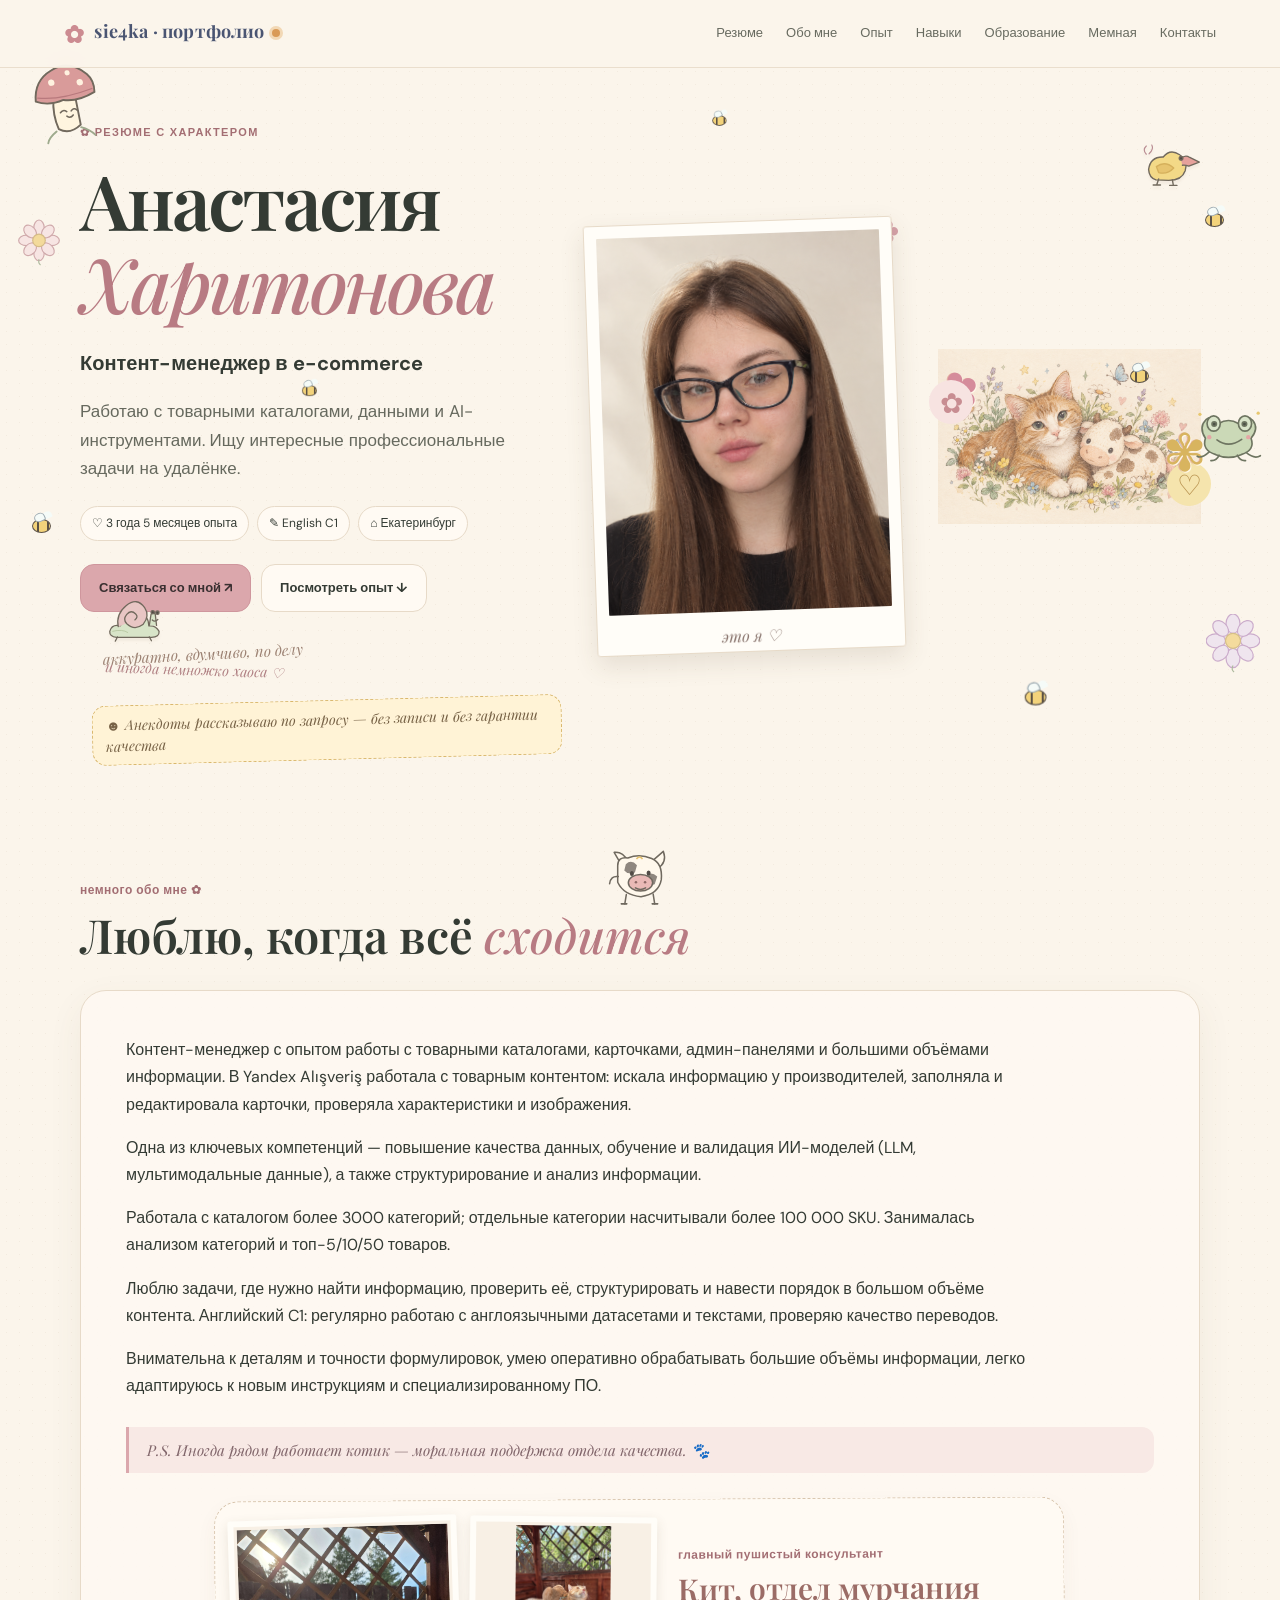
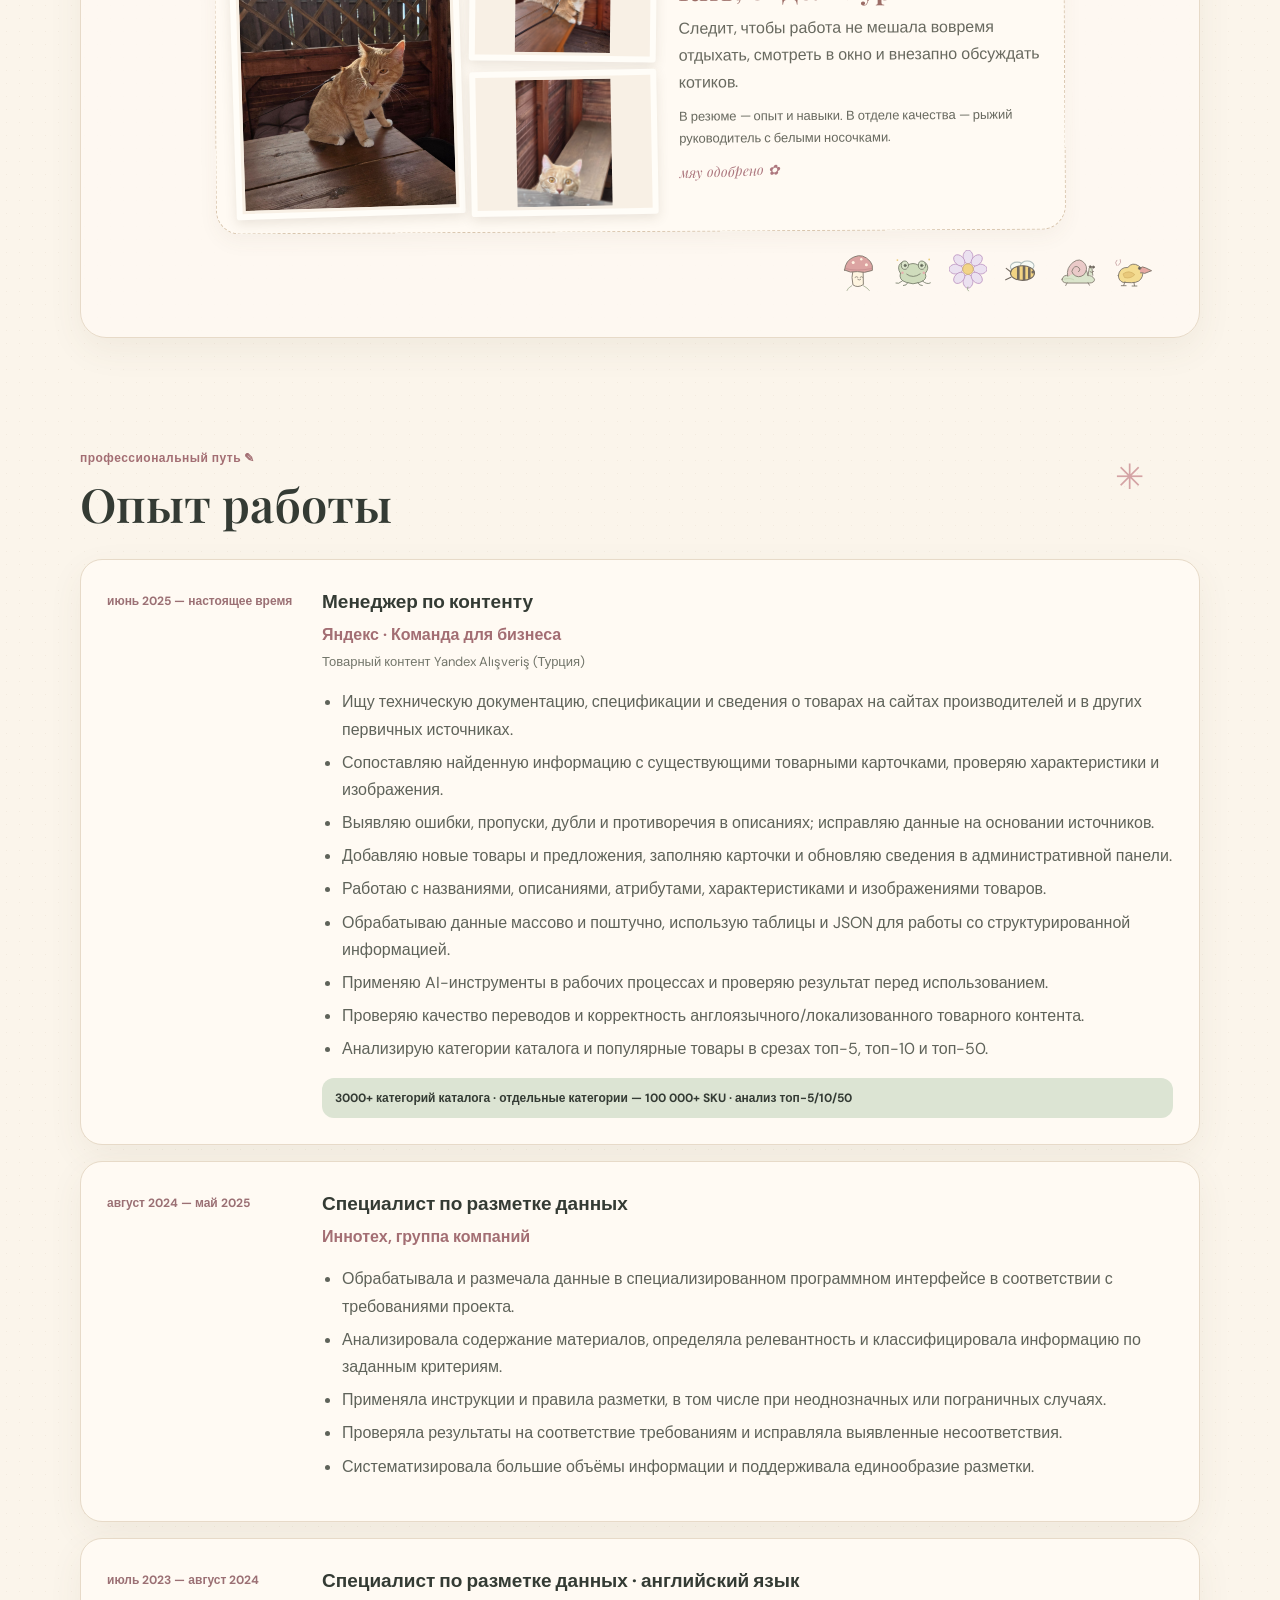
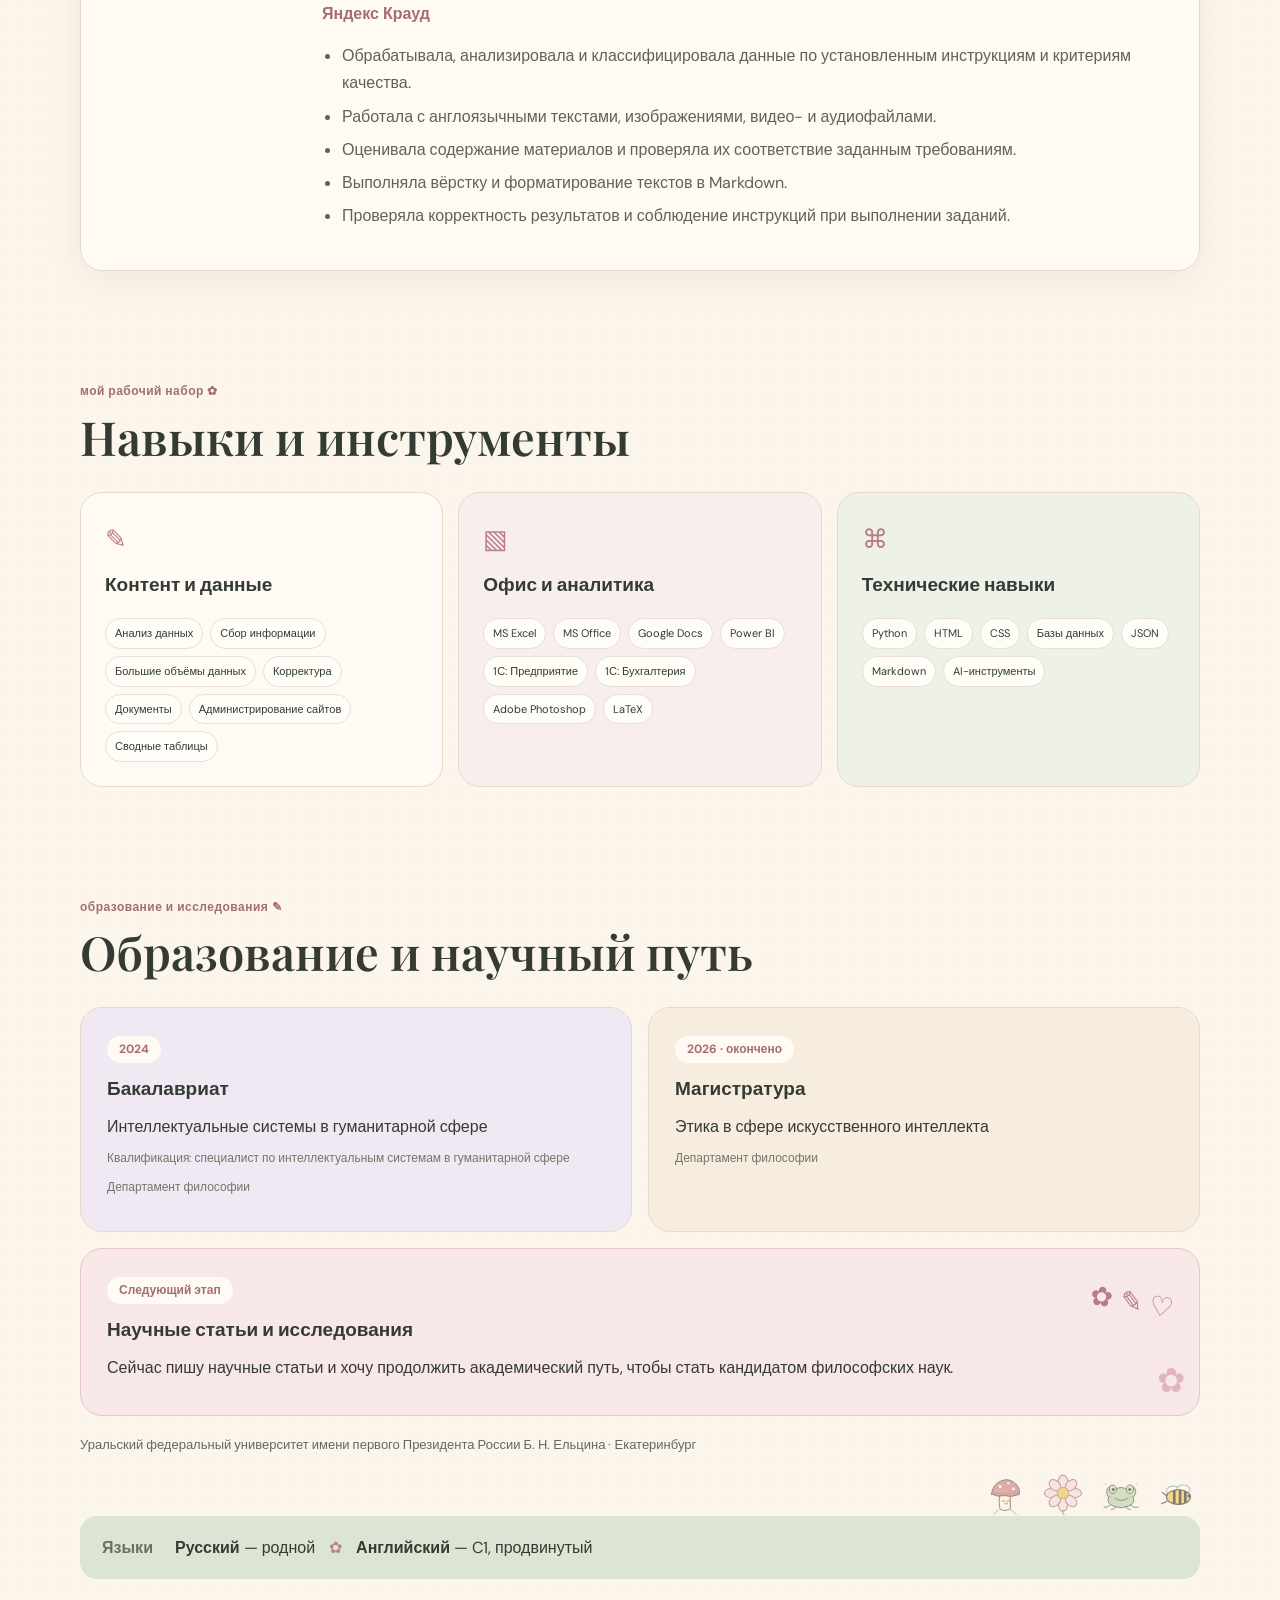
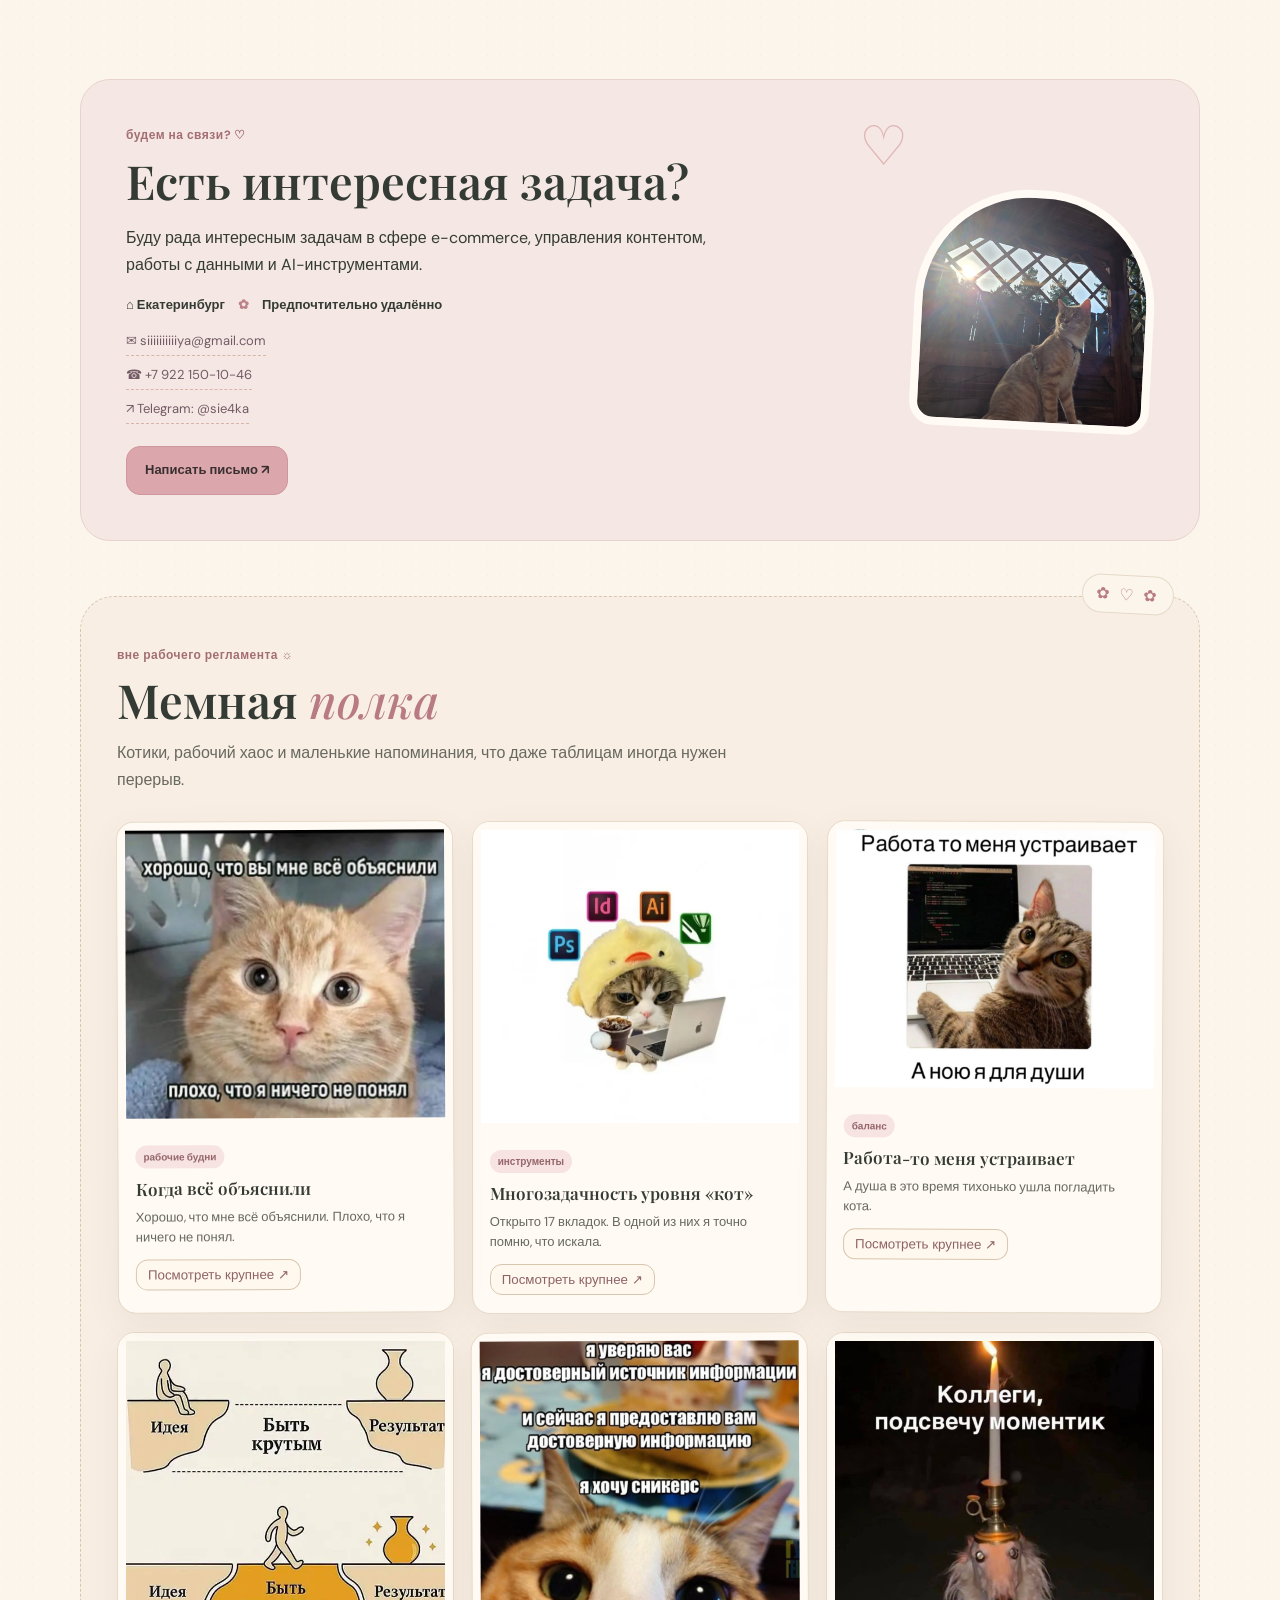
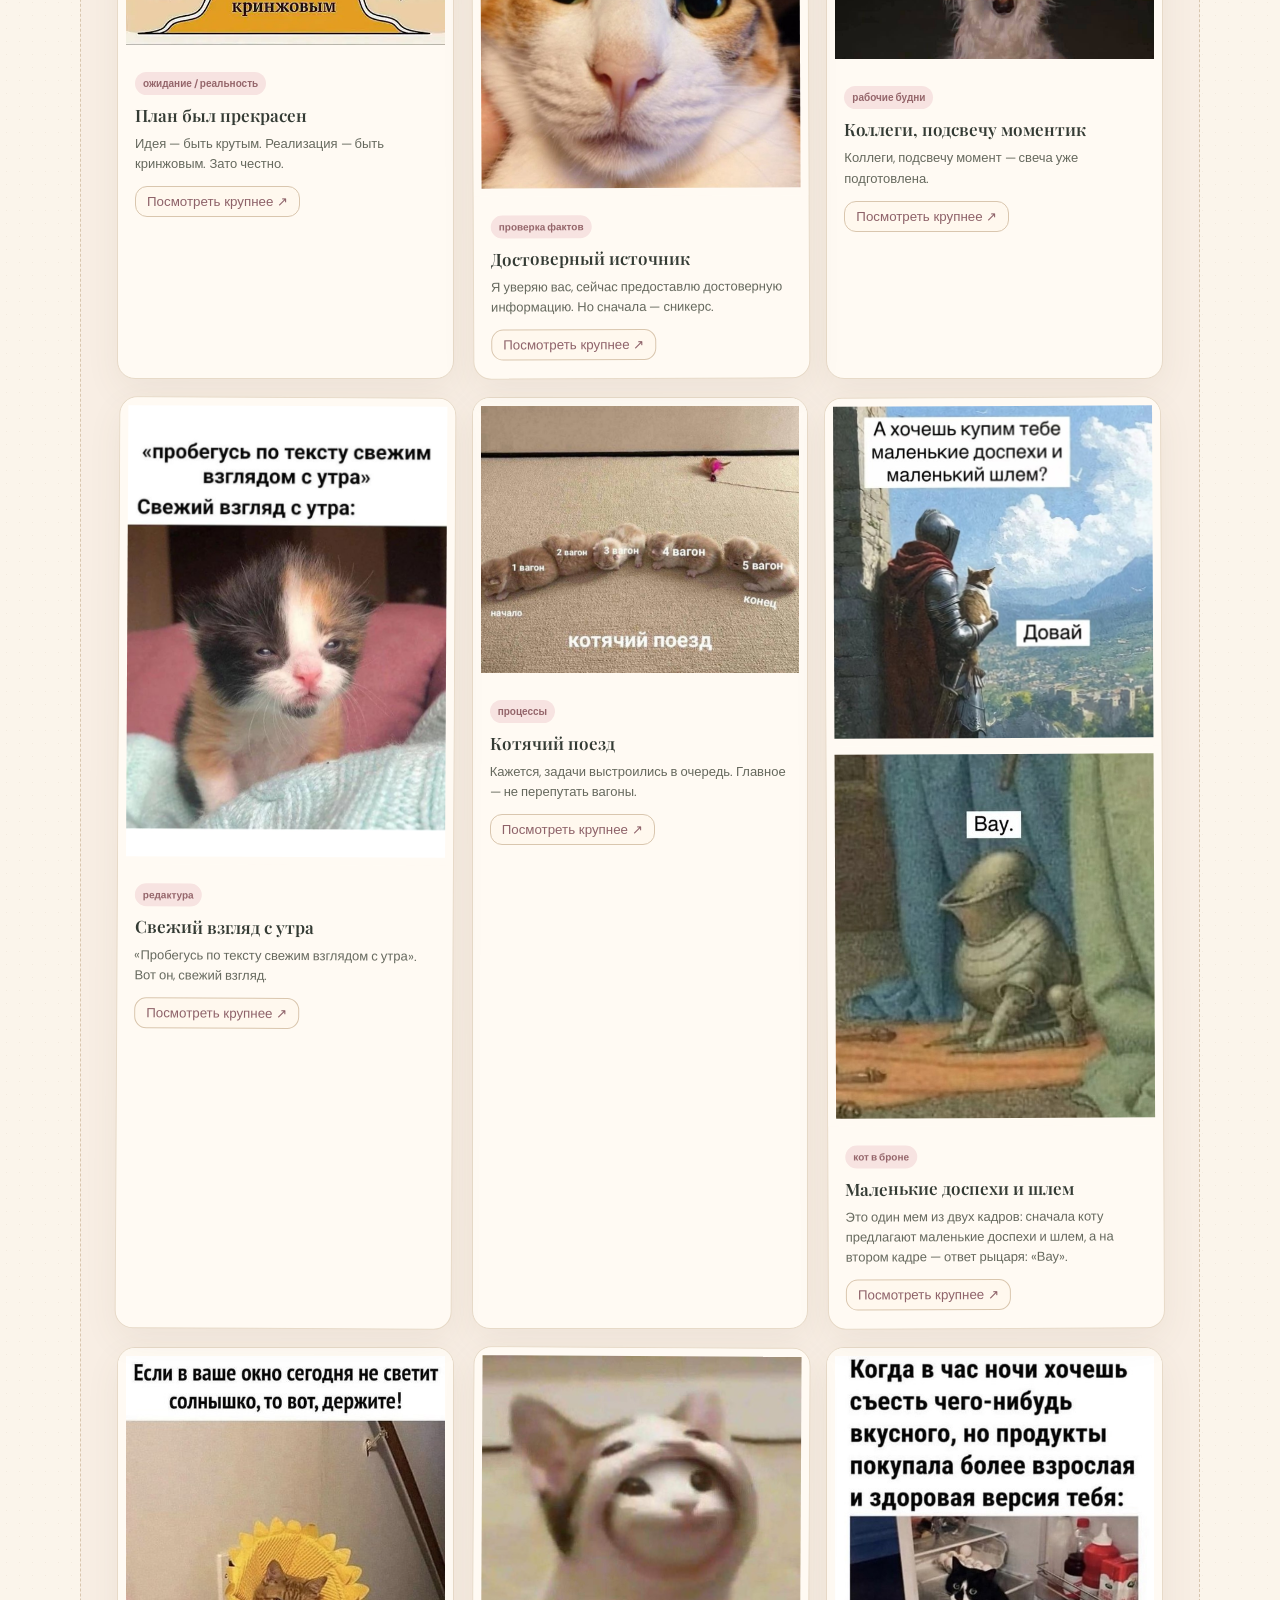
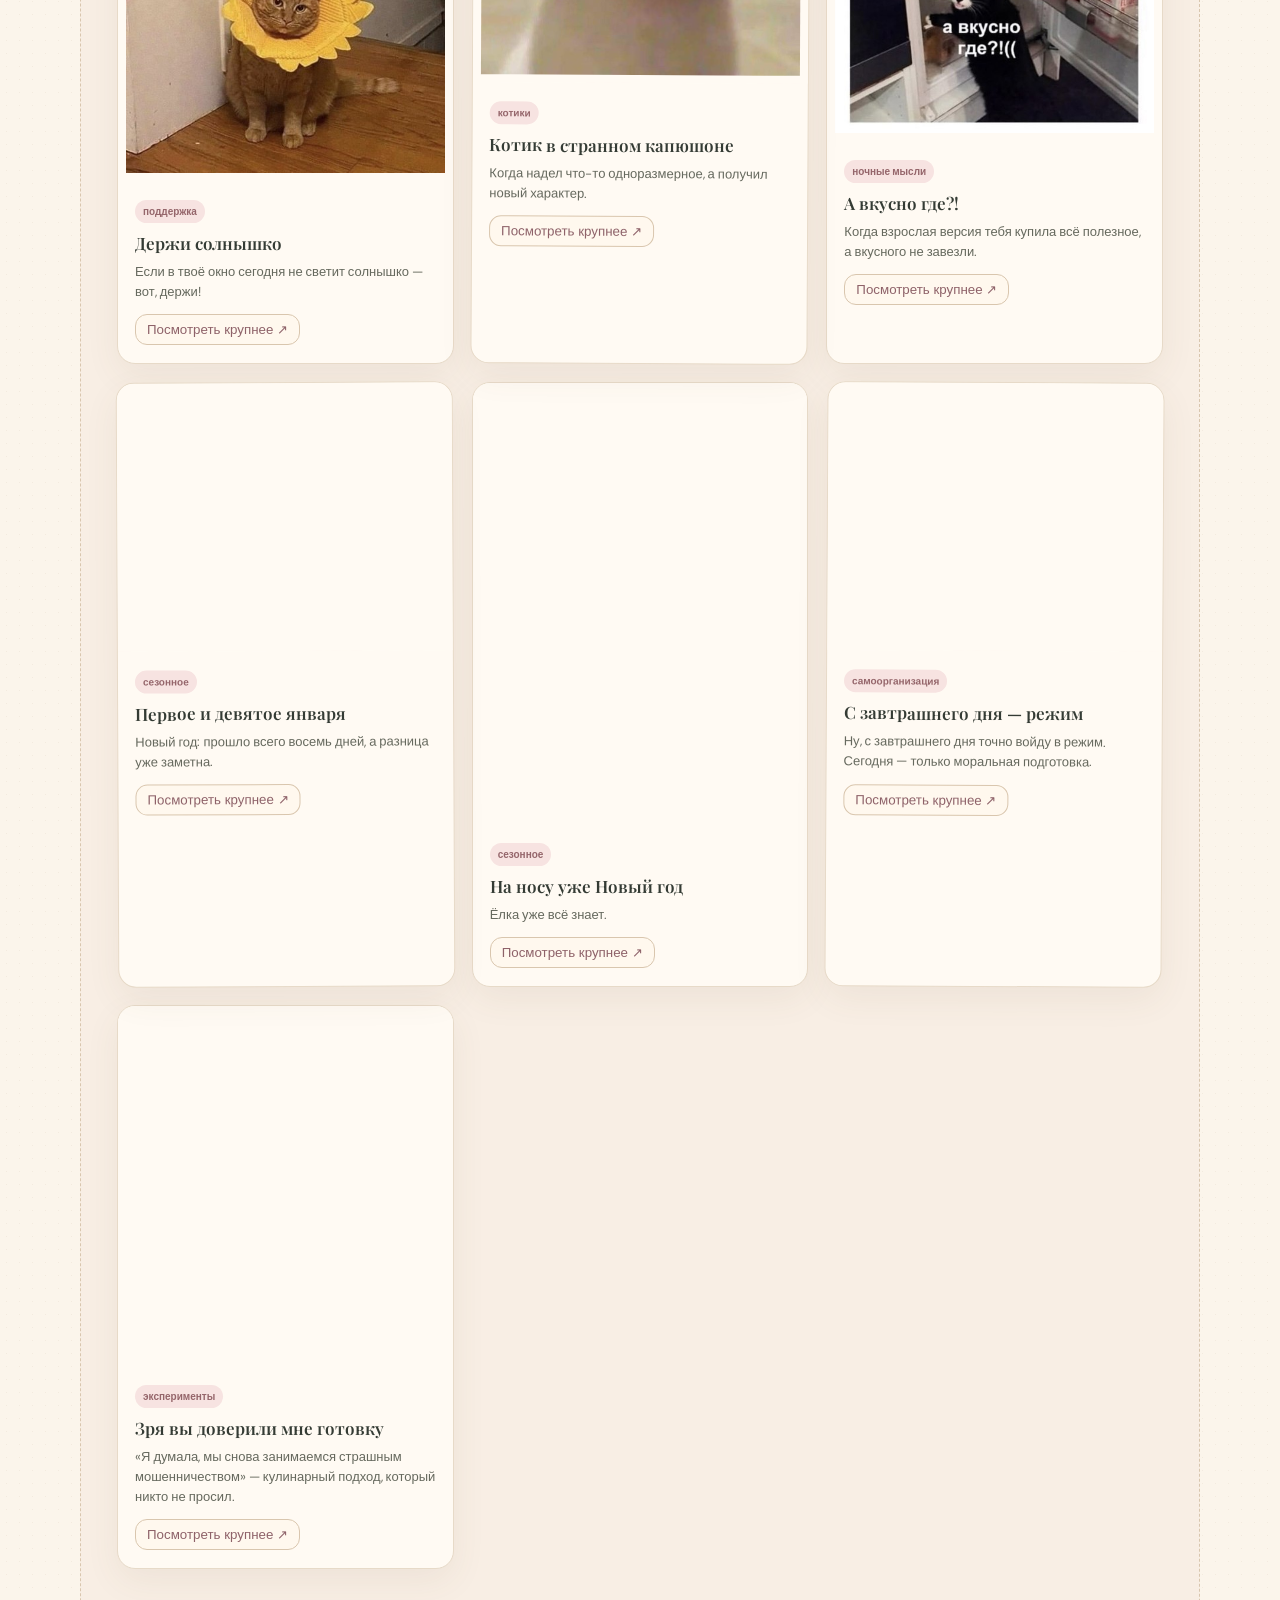
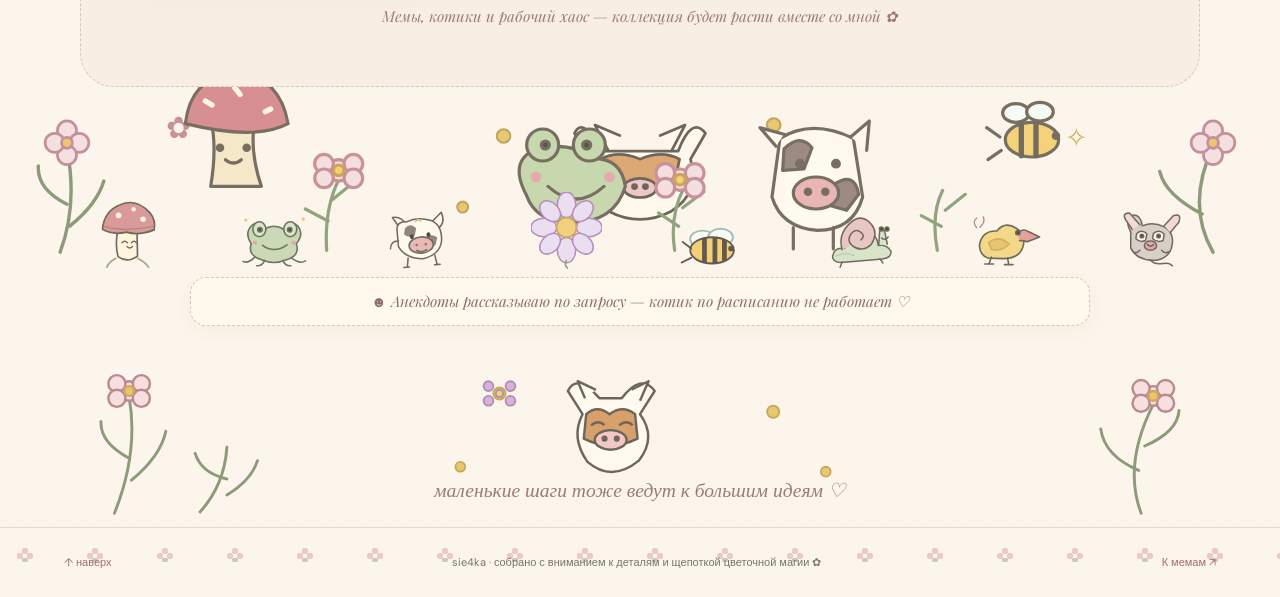
==== index.html @ ac526771 "Add files via upload" ====
<!doctype html>
<html lang="ru"><head><meta charset="utf-8"><meta name="viewport" content="width=device-width,initial-scale=1"><meta name="description" content="sie4ka — портфолио, научные интересы, котики и немного цветочной магии."><meta name="theme-color" content="#fbf5eb"><title>sie4ka — мой маленький уголок</title><link rel="icon" href="assets/favicon.svg" type="image/svg+xml"><link rel="stylesheet" href="styles.css"><script src="script.js" defer></script></head>
<body><span class="floating-flower flower-a" aria-hidden="true">✿</span><span class="floating-flower flower-b" aria-hidden="true">✾</span><span class="drawn-bee bee-a" aria-hidden="true">⌁</span><span class="drawn-bee bee-b" aria-hidden="true">⌁</span><span class="drawn-bee bee-c" aria-hidden="true">⌁</span><span class="drawn-bee bee-d" aria-hidden="true">⌁</span><span class="drawn-bee bee-e" aria-hidden="true">⌁</span><img class="garden-doodle doodle-mushroom" src="assets/doodle-mushroom.svg" alt="" aria-hidden="true"><img class="garden-doodle doodle-frog" src="assets/doodle-frog.svg" alt="" aria-hidden="true"><img class="garden-doodle doodle-cow" src="assets/doodle-cow.svg" alt="" aria-hidden="true"><img class="garden-doodle doodle-snail" src="assets/doodle-snail.svg" alt="" aria-hidden="true"><img class="garden-doodle doodle-duck" src="assets/doodle-duck.svg" alt="" aria-hidden="true"><header class="site-header"><a class="brand" href="index.html"><span class="brand-flower">✿</span> sie4ka · портфолио</a><button class="menu-toggle" aria-expanded="false" aria-controls="main-nav">☰ <span>Меню</span></button><nav id="main-nav" class="nav"><a href="index.html">Резюме</a><a href="#about">Обо мне</a><a href="#experience">Опыт</a><a href="#skills">Навыки</a><a href="#education">Образование</a><a href="#memes">Мемная</a><a href="#contacts">Контакты</a></nav></header>
<main id="top"><section class="hero section-wrap"><div class="hero-copy"><span class="eyebrow">✿ резюме с характером</span><h1>Анастасия<br><em>Харитонова</em></h1><p class="role">Контент-менеджер в e-commerce</p><p class="lead">Работаю с товарными каталогами, данными и AI-инструментами. Ищу интересные профессиональные задачи на удалёнке.</p><div class="hero-facts"><span>♡ 3 года 5 месяцев опыта</span><span>✎ English C1</span><span>⌂ Екатеринбург</span></div><div class="hero-actions"><a class="button primary" href="#contacts">Связаться со мной ↗</a><a class="button secondary" href="#experience">Посмотреть опыт ↓</a></div><span class="scribble">аккуратно, вдумчиво, по делу</span><span class="tiny-note">и иногда немножко хаоса ♡</span><span class="joke-note">☻ Анекдоты рассказываю по запросу — без записи и без гарантии качества</span></div><div class="hero-art"><div class="portrait-wrap"><div class="photo-frame"><img class="portrait" src="assets/portrait-anastasia.png" alt="Портрет Анастасии в очках"><span class="photo-label">это я ♡</span></div><span class="photo-sparkle">✿</span></div><div class="illustration-wrap"><span class="drawn-flower flower-large flower-hero-a" aria-hidden="true">✿</span><span class="drawn-bee bee-hero" aria-hidden="true">⌁</span><img class="hero-illustration" src="assets/hero-cat-cow.png" alt="Рисованная рыжая кошка и коровка среди полевых цветов"><span class="sticker sticker-one">✿</span><span class="sticker sticker-two">♡</span><span class="drawn-flower flower-large flower-hero-b" aria-hidden="true">✾</span></div></div></section>
<section class="section-wrap intro section-block" id="about"><div class="section-heading"><span class="section-kicker">немного обо мне ✿</span><h2>Люблю, когда всё <em>сходится</em></h2></div><div class="about-card"><p>Контент-менеджер с опытом работы с товарными каталогами, карточками, админ-панелями и большими объёмами информации. В Yandex Alışveriş работала с товарным контентом: искала информацию у производителей, заполняла и редактировала карточки, проверяла характеристики и изображения.</p><p>Одна из ключевых компетенций — повышение качества данных, обучение и валидация ИИ-моделей (LLM, мультимодальные данные), а также структурирование и анализ информации.</p><p>Работала с каталогом более 3000 категорий; отдельные категории насчитывали более 100 000 SKU. Занималась анализом категорий и топ-5/10/50 товаров.</p><p>Люблю задачи, где нужно найти информацию, проверить её, структурировать и навести порядок в большом объёме контента. Английский C1: регулярно работаю с англоязычными датасетами и текстами, проверяю качество переводов.</p><p>Внимательна к деталям и точности формулировок, умею оперативно обрабатывать большие объёмы информации, легко адаптируюсь к новым инструкциям и специализированному ПО.</p><div class="margin-note">P.S. Иногда рядом работает котик — моральная поддержка отдела качества. <span>🐾</span></div><div class="cat-side-note"><div class="kit-gallery"><img src="assets/kit-photo-gazebo-full.jpg" alt="Кит на деревянном столе на дачной веранде" loading="lazy"><img src="assets/kit-photo-peeking.jpg" alt="Кит выглядывает из-за деревянной скамьи" loading="lazy"><img src="assets/kit-photo-loaf.jpg" alt="Кит удобно устроился на столе и смотрит вверх" loading="lazy"></div><div><span class="section-kicker">главный пушистый консультант</span><h3>Кит, отдел мурчания</h3><p>Следит, чтобы работа не мешала вовремя отдыхать, смотреть в окно и внезапно обсуждать котиков.</p><p class="kit-aside">В резюме — опыт и навыки. В отделе качества — рыжий руководитель с белыми носочками.</p><span class="cat-signature">мяу одобрено ✿</span></div></div><div class="inline-doodles" aria-hidden="true"><img src="assets/doodle-mushroom.svg" alt=""><img src="assets/doodle-frog.svg" alt=""><img src="assets/flower-doodle-large.svg" alt=""><img src="assets/bee-doodle.svg" alt=""><img src="assets/doodle-snail.svg" alt=""><img src="assets/doodle-duck.svg" alt=""></div></div></section>
<section class="section-wrap section-block" id="experience"><div class="section-heading"><span class="section-kicker">профессиональный путь ✎</span><h2>Опыт работы</h2><span class="heading-doodle">✳</span></div><div class="timeline"><article class="job-card"><div class="job-date">июнь 2025 — настоящее время</div><div><h3>Менеджер по контенту</h3><p class="company">Яндекс · Команда для бизнеса</p><p class="job-context">Товарный контент Yandex Alışveriş (Турция)</p><ul><li>Ищу техническую документацию, спецификации и сведения о товарах на сайтах производителей и в других первичных источниках.</li><li>Сопоставляю найденную информацию с существующими товарными карточками, проверяю характеристики и изображения.</li><li>Выявляю ошибки, пропуски, дубли и противоречия в описаниях; исправляю данные на основании источников.</li><li>Добавляю новые товары и предложения, заполняю карточки и обновляю сведения в административной панели.</li><li>Работаю с названиями, описаниями, атрибутами, характеристиками и изображениями товаров.</li><li>Обрабатываю данные массово и поштучно, использую таблицы и JSON для работы со структурированной информацией.</li><li>Применяю AI-инструменты в рабочих процессах и проверяю результат перед использованием.</li><li>Проверяю качество переводов и корректность англоязычного/локализованного товарного контента.</li><li>Анализирую категории каталога и популярные товары в срезах топ-5, топ-10 и топ-50.</li></ul><div class="fact-strip">3000+ категорий каталога · отдельные категории — 100 000+ SKU · анализ топ-5/10/50</div></div></article><article class="job-card"><div class="job-date">август 2024 — май 2025</div><div><h3>Специалист по разметке данных</h3><p class="company">Иннотех, группа компаний</p><ul><li>Обрабатывала и размечала данные в специализированном программном интерфейсе в соответствии с требованиями проекта.</li><li>Анализировала содержание материалов, определяла релевантность и классифицировала информацию по заданным критериям.</li><li>Применяла инструкции и правила разметки, в том числе при неоднозначных или пограничных случаях.</li><li>Проверяла результаты на соответствие требованиям и исправляла выявленные несоответствия.</li><li>Систематизировала большие объёмы информации и поддерживала единообразие разметки.</li></ul></div></article><article class="job-card"><div class="job-date">июль 2023 — август 2024</div><div><h3>Специалист по разметке данных · английский язык</h3><p class="company">Яндекс Крауд</p><ul><li>Обрабатывала, анализировала и классифицировала данные по установленным инструкциям и критериям качества.</li><li>Работала с англоязычными текстами, изображениями, видео- и аудиофайлами.</li><li>Оценивала содержание материалов и проверяла их соответствие заданным требованиям.</li><li>Выполняла вёрстку и форматирование текстов в Markdown.</li><li>Проверяла корректность результатов и соблюдение инструкций при выполнении заданий.</li></ul></div></article></div></section>
<section class="section-wrap section-block" id="skills"><div class="section-heading"><span class="section-kicker">мой рабочий набор ✿</span><h2>Навыки и инструменты</h2></div><div class="skill-grid"><article class="paper-card"><span class="card-icon">✎</span><h3>Контент и данные</h3><div class="chips"><span>Анализ данных</span><span>Сбор информации</span><span>Большие объёмы данных</span><span>Корректура</span><span>Документы</span><span>Администрирование сайтов</span><span>Сводные таблицы</span></div></article><article class="paper-card"><span class="card-icon">▧</span><h3>Офис и аналитика</h3><div class="chips"><span>MS Excel</span><span>MS Office</span><span>Google Docs</span><span>Power BI</span><span>1С: Предприятие</span><span>1С: Бухгалтерия</span><span>Adobe Photoshop</span><span>LaTeX</span></div></article><article class="paper-card"><span class="card-icon">⌘</span><h3>Технические навыки</h3><div class="chips"><span>Python</span><span>HTML</span><span>CSS</span><span>Базы данных</span><span>JSON</span><span>Markdown</span><span>AI-инструменты</span></div></article></div></section>
<section class="section-wrap section-block" id="education"><div class="section-heading"><span class="section-kicker">образование и исследования ✎</span><h2>Образование и научный путь</h2></div><div class="education-grid"><article class="education-card"><span class="edu-year">2024</span><h3>Бакалавриат</h3><p>Интеллектуальные системы в гуманитарной сфере</p><p class="muted">Квалификация: специалист по интеллектуальным системам в гуманитарной сфере</p><p class="muted">Департамент философии</p></article><article class="education-card"><span class="edu-year">2026 · окончено</span><h3>Магистратура</h3><p>Этика в сфере искусственного интеллекта</p><p class="muted">Департамент философии</p></article><article class="education-card research-card"><span class="edu-year">Следующий этап</span><h3>Научные статьи и исследования</h3><p>Сейчас пишу научные статьи и хочу продолжить академический путь, чтобы стать кандидатом философских наук.</p><span class="research-doodle" aria-hidden="true">✿ ✎ ♡</span></article></div><p class="university">Уральский федеральный университет имени первого Президента России Б. Н. Ельцина · Екатеринбург</p><div class="education-doodles" aria-hidden="true"><img src="assets/doodle-mushroom.svg" alt=""><img src="assets/flower-doodle.svg" alt=""><img src="assets/doodle-frog.svg" alt=""><img src="assets/bee-doodle.svg" alt=""></div><div class="language-card"><span>Языки</span><p><strong>Русский</strong> — родной <i>✿</i> <strong>Английский</strong> — C1, продвинутый</p></div></section>
<section class="section-wrap contact-section section-block" id="contacts"><div class="contact-doodle">♡</div><div><span class="section-kicker">будем на связи? ♡</span><h2>Есть интересная задача?</h2><p>Буду рада интересным задачам в сфере e-commerce, управления контентом, работы с данными и AI-инструментами.</p><p class="contact-meta">⌂ Екатеринбург <span>✿</span> Предпочтительно удалённо</p><div class="contact-links"><a href="mailto:siiiiiiiiiya@gmail.com">✉ siiiiiiiiiiya@gmail.com</a><a href="tel:+79221510046">☎ +7 922 150-10-46</a><a href="https://t.me/sie4ka" target="_blank" rel="noopener noreferrer">↗ Telegram: @sie4ka</a></div><div class="contact-actions"><a class="button primary" href="mailto:siiiiiiiiiya@gmail.com" data-contact-email>Написать письмо ↗</a></div></div><img class="contact-cat" src="assets/ginger-cat-photo.jpg" alt="Рыжий кот сидит на столе на дачной веранде"></section>
<section class="section-wrap section-block memes-section" id="memes"><div class="section-heading"><span class="section-kicker">вне рабочего регламента ☼</span><h2>Мемная <em>полка</em></h2><p class="memes-intro">Котики, рабочий хаос и маленькие напоминания, что даже таблицам иногда нужен перерыв.</p></div><div class="meme-grid" id="meme-grid" aria-live="polite"></div><p class="meme-footnote">Мемы, котики и рабочий хаос — коллекция будет расти вместе со мной ✿</p></section>
</main><div class="footer-garden" aria-hidden="true"><div class="footer-creatures"><img src="assets/doodle-mushroom.svg" alt=""><img src="assets/doodle-frog.svg" alt=""><img src="assets/doodle-cow.svg" alt=""><img src="assets/flower-doodle-large.svg" alt=""><img src="assets/bee-doodle.svg" alt=""><img src="assets/doodle-snail.svg" alt=""><img src="assets/doodle-duck.svg" alt=""><img src="assets/doodle-possum.svg" alt=""></div><img class="footer-friends" src="assets/garden-friends.svg" alt="Рисованные грибочки, лягушка, коровка, цветы и пчёлка"><img src="assets/footer-garden.svg" alt=""></div><div class="footer-note-band">☻ Анекдоты рассказываю по запросу — котик по расписанию не работает ♡</div><div class="bottom-doodle" aria-hidden="true">
<svg viewBox="0 0 900 150" role="img">
<g fill="none" stroke="#8d9b7b" stroke-width="2.4" stroke-linecap="round" stroke-linejoin="round">
<path d="M20 145 Q40 95 32 50 M32 100 Q8 87 9 70 M34 118 Q58 98 62 78 M860 145 Q845 105 870 56 M858 110 Q830 98 827 76 M863 90 Q890 78 891 61"/>
<path d="M90 144 Q110 122 112 91 M112 117 Q91 112 86 96 M112 130 Q132 118 137 102"/>
</g>
<g stroke="#b88b91" stroke-width="2" fill="#f7dfe0">
<circle cx="32" cy="45" r="8"/><circle cx="22" cy="39" r="7"/><circle cx="42" cy="39" r="7"/><circle cx="22" cy="51" r="7"/><circle cx="42" cy="51" r="7"/><circle cx="32" cy="45" r="4" fill="#e8c56f" stroke="#d0a75b"/>
<circle cx="870" cy="49" r="8"/><circle cx="860" cy="43" r="7"/><circle cx="880" cy="43" r="7"/><circle cx="860" cy="55" r="7"/><circle cx="880" cy="55" r="7"/><circle cx="870" cy="49" r="4" fill="#e8c56f" stroke="#d0a75b"/>
</g>
<g transform="translate(385 25)" stroke="#6e665a" stroke-width="2" stroke-linejoin="round">
<path d="M32 26 Q13 5 6 20 L18 39 Q8 58 22 78 Q42 95 64 77 Q79 58 65 39 L77 20 Q66 5 50 26Z" fill="#fffaf0"/>
<path d="M21 39 Q30 31 40 39 Q51 31 61 39 L63 59 Q41 70 19 59Z" fill="#d8a16c"/>
<path d="M25 48 Q31 43 36 48 M48 48 Q54 43 59 48" fill="none"/>
<ellipse cx="41" cy="60" rx="13" ry="8" fill="#f1c8c6"/><circle cx="36" cy="59" r="1.5" fill="#6e665a"/><circle cx="46" cy="59" r="1.5" fill="#6e665a"/>
<path d="M20 26 L14 12 L29 19 M58 19 L72 12 L65 28" fill="#fffaf0"/>
</g>
<g fill="#e7c76f" stroke="#c6a85b" stroke-width="1.5"><circle cx="335" cy="47" r="5"/><circle cx="559" cy="62" r="5"/><circle cx="303" cy="107" r="4"/><circle cx="602" cy="111" r="4"/></g>
<g fill="#d9b0d9" stroke="#ad8eb4" stroke-width="1.5"><circle cx="326" cy="41" r="4"/><circle cx="344" cy="41" r="4"/><circle cx="326" cy="53" r="4"/><circle cx="344" cy="53" r="4"/><circle cx="335" cy="47" r="3" fill="#f2d17a"/></g>
<text x="450" y="132" font-family="Georgia,serif" font-size="16" font-style="italic" text-anchor="middle" fill="#9c7a79">маленькие шаги тоже ведут к большим идеям ♡</text>
</svg></div><footer class="site-footer"><a href="#top">↑ наверх</a><span>sie4ka · собрано с вниманием к деталям и щепоткой цветочной магии ✿</span><a href="#memes">К мемам ↗</a></footer></body></html>
---- styles.css ----
@import url('https://fonts.googleapis.com/css2?family=DM+Sans:wght@400;500;600;700&family=Playfair+Display:ital,wght@0,500;0,600;1,500;1,600&display=swap');
:root{--paper:#fbf5eb;--paper2:#fffaf3;--ink:#343b34;--muted:#73766b;--pink:#e9b8bc;--pink2:#f7e3e1;--sage:#dce4d3;--blue:#dce9ef;--yellow:#f5e4ad;--line:#e7dac8;--purple:#e9e0ef;--shadow:0 12px 35px #69563a12}*{box-sizing:border-box}html{scroll-behavior:smooth;scroll-padding-top:90px}body{margin:0;background:var(--paper);color:var(--ink);font-family:'DM Sans',sans-serif;font-size:16px;line-height:1.7;background-image:radial-gradient(#bda98c20 .7px,transparent .7px);background-size:13px 13px}a{color:inherit}.site-header{position:sticky;top:0;z-index:10;display:flex;align-items:center;justify-content:space-between;gap:20px;padding:13px max(5vw,22px);background:#fbf5ebed;border-bottom:1px solid #e7dac8d9;backdrop-filter:blur(12px)}.brand{text-decoration:none;font-weight:700;white-space:nowrap}.brand-flower{color:#cc8b91;font-size:24px;vertical-align:middle;margin-right:6px}.nav{display:flex;gap:clamp(10px,1.8vw,25px);align-items:center}.nav a{text-decoration:none;font-size:13px;color:#686b60;transition:color .2s}.nav a:hover,.nav a.active{color:#a45e69}.menu-toggle{display:none;background:var(--paper2);border:1px solid var(--line);border-radius:12px;padding:8px 12px;color:var(--ink)}.section-wrap{width:min(1120px,90%);margin-inline:auto}.hero{min-height:650px;display:grid;grid-template-columns:1.02fr .98fr;align-items:center;gap:28px;padding-top:55px;padding-bottom:65px}.eyebrow,.section-kicker{display:block;text-transform:uppercase;letter-spacing:.12em;font-size:11px;font-weight:700;color:#a36e73}.hero h1,.memes-hero h1{font:600 clamp(44px,6vw,76px)/1.08 'Playfair Display',serif;letter-spacing:-.04em;margin:18px 0}.hero h1 em,.section-heading h2 em,.memes-hero h1 em{color:#b87b83;font-weight:500}.role{font-size:20px;font-weight:700;margin:22px 0 8px}.lead{max-width:500px;color:#66695e;font-size:17px}.hero-facts{display:flex;flex-wrap:wrap;gap:8px;margin:23px 0}.hero-facts span{font-size:12px;background:#fffaf3;border:1px solid var(--line);border-radius:50px;padding:6px 11px}.hero-actions,.contact-actions,.back-resume{display:flex;gap:10px;flex-wrap:wrap;align-items:center}.button{display:inline-flex;align-items:center;justify-content:center;padding:12px 18px;border-radius:14px;text-decoration:none;font-size:13px;font-weight:700;transition:transform .2s,box-shadow .2s}.button:hover{transform:translateY(-2px);box-shadow:var(--shadow)}.primary{background:#dba7ac;color:#392f30;border:1px solid #cf969d}.secondary{background:#fffaf3;border:1px solid var(--line)}.scribble{display:block;margin:25px 0 0 22px;color:#9c8273;font:italic 15px 'Playfair Display',serif;transform:rotate(-3deg)}.hero-art{position:relative;min-height:510px;display:flex;align-items:center;justify-content:center}.photo-frame{position:absolute;top:0;right:8%;width:43%;max-width:235px;padding:9px 9px 31px;background:#fffdf8;box-shadow:0 10px 24px #55453220;transform:rotate(5deg);z-index:2;border:1px solid #e7dac8}.portrait{display:block;width:100%;aspect-ratio:3/4;object-fit:cover;object-position:center 35%}.photo-label{position:absolute;bottom:4px;left:0;width:100%;text-align:center;font:italic 14px 'Playfair Display',serif;color:#8b7770}.hero-illustration{width:100%;max-width:580px;border-radius:46% 44% 40% 38%;mix-blend-mode:multiply;margin-top:80px}.sticker{position:absolute;display:grid;place-items:center;width:44px;height:44px;border-radius:50%;font-size:28px}.sticker-one{left:4%;top:22%;color:#c88d92;background:var(--pink2)}.sticker-two{right:5%;bottom:15%;color:#b58e4b;background:var(--yellow)}.section-block{padding-top:55px;padding-bottom:55px}.section-heading{position:relative;margin-bottom:28px}.section-heading h2,.contact-section h2{font:600 clamp(32px,4vw,47px)/1.15 'Playfair Display',serif;margin:8px 0 0}.heading-doodle{position:absolute;right:5%;top:0;color:#d4a3a4;font-size:35px}.about-card{background:#fffaf3d9;border:1px solid var(--line);border-radius:26px;padding:clamp(22px,4vw,45px);box-shadow:var(--shadow);position:relative}.about-card p{max-width:920px;margin:0 0 16px}.about-card p:last-of-type{margin-bottom:0}.margin-note{margin-top:28px;padding:13px 18px;border-left:3px solid #dba7ac;background:#f8e9e5;color:#80656a;border-radius:0 12px 12px 0;font:italic 15px 'Playfair Display',serif}.timeline{display:grid;gap:16px}.job-card{display:grid;grid-template-columns:190px 1fr;gap:25px;padding:26px;background:#fffaf3;border:1px solid var(--line);border-radius:22px;box-shadow:var(--shadow)}.job-date{font-size:12px;color:#9b7074;font-weight:700;padding-top:5px}.job-card h3,.paper-card h3,.education-card h3{margin:0;font-size:19px}.company{margin:3px 0;color:#a36e73;font-weight:700}.job-context{margin:0 0 8px;color:var(--muted);font-size:13px}.job-card ul{padding-left:20px;margin:12px 0}.job-card li{padding:3px 0;color:#5f635a}.fact-strip{padding:10px 13px;border-radius:12px;background:var(--sage);font-size:12px;font-weight:700}.skill-grid{display:grid;grid-template-columns:repeat(3,1fr);gap:15px}.paper-card{position:relative;background:#fffaf3;border:1px solid var(--line);border-radius:22px;padding:24px;min-height:220px}.paper-card:nth-child(2){background:#f7eeed}.paper-card:nth-child(3){background:#edf1e7}.card-icon{font-size:26px;color:#b77d83}.paper-card h3{margin:8px 0 17px}.chips{display:flex;flex-wrap:wrap;gap:7px}.chips span{background:#fffdf8;border:1px solid #e9dfd1;border-radius:50px;padding:5px 9px;font-size:11px}.small-note,.muted{font-size:12px;color:var(--muted)}.education-grid{display:grid;grid-template-columns:1fr 1fr;gap:16px}.education-card{background:#fffaf3;border:1px solid var(--line);border-radius:22px;padding:26px}.education-card:first-child{background:#f0e9f4}.education-card:nth-child(2){background:#f7eddf}.edu-year{display:inline-block;background:#fffaf3;border-radius:50px;padding:3px 12px;color:#a36e73;font-weight:700;font-size:12px;margin-bottom:10px}.education-card p{margin:8px 0}.university{font-size:13px;color:#65695f;margin:18px 0}.language-card{display:flex;gap:22px;align-items:center;padding:18px 22px;background:var(--sage);border-radius:17px}.language-card>span{font-weight:700;color:#66735e}.language-card p{margin:0}.language-card i{font-style:normal;color:#bd8285;padding:0 10px}.contact-section{position:relative;display:grid;grid-template-columns:1fr 240px;align-items:center;gap:40px;padding:45px;margin-top:45px;margin-bottom:55px;background:#f5e7e3;border:1px solid #e8d2cd;border-radius:30px;overflow:hidden}.contact-section p{max-width:630px}.contact-meta{font-size:13px;font-weight:700}.contact-meta span{padding:0 10px;color:#bb8389}.contact-cat{width:100%;height:240px;object-fit:cover;object-position:center 58%;border:8px solid #fffaf3;border-radius:48% 48% 24px 24px;transform:rotate(3deg)}.contact-doodle{position:absolute;right:26%;top:20px;font-size:55px;color:#d7a2a4;opacity:.7}.contact-actions{margin-top:22px}.site-footer{display:flex;align-items:center;justify-content:space-between;gap:15px;padding:24px 5%;border-top:1px solid var(--line);font-size:11px;color:#77766c}.site-footer a{text-decoration:none;color:#a36e73}.memes-page{padding-top:40px;padding-bottom:65px}.memes-hero{position:relative;min-height:330px;padding:40px 34% 35px 0}.memes-hero h1{font-size:clamp(45px,7vw,74px)}.memes-hero p{max-width:480px;color:#6c6d62}.memes-cat{position:absolute;right:5%;top:10px;width:26%;height:285px;object-fit:cover;object-position:center 40%;border:9px solid #fffaf3;box-shadow:var(--shadow);transform:rotate(4deg);border-radius:46% 46% 24px 24px}.doodle-note{position:absolute;right:0;bottom:6px;font:italic 14px 'Playfair Display',serif;color:#a36e73;transform:rotate(-5deg)}.meme-grid{display:grid;grid-template-columns:repeat(3,1fr);gap:18px}.meme-card{overflow:hidden;background:#fffaf3;border:1px solid var(--line);border-radius:19px;box-shadow:var(--shadow);transition:transform .2s}.meme-card:hover{transform:translateY(-4px) rotate(-.3deg)}.meme-card img{display:block;width:100%;aspect-ratio:4/3;object-fit:cover;background:#f0e8db}.meme-card .meme-caption{padding:15px 17px 18px}.meme-card h3{font:600 18px/1.3 'Playfair Display',serif;margin:0 0 7px}.meme-card p{font-size:13px;color:#66695e;margin:0}.meme-tag{display:inline-block;margin-bottom:9px;padding:3px 8px;border-radius:50px;background:var(--pink2);color:#95666b;font-size:10px;font-weight:700}.meme-footnote{font-size:12px;color:var(--muted);margin:25px 0}.back-resume{margin-top:20px}.memes-page .section-heading{margin-top:20px}.memes-page .section-heading h2{font-size:36px}code{font-size:.9em;background:#f0e8db;padding:2px 5px;border-radius:5px}a:focus-visible,button:focus-visible{outline:3px solid #a36e73;outline-offset:3px}::selection{background:#efd0d1}@media(max-width:850px){.site-header{flex-wrap:wrap}.menu-toggle{display:block}.nav{display:none;flex-basis:100%;flex-direction:column;align-items:stretch;padding:10px 0}.nav.open{display:flex}.nav a{padding:8px 10px;background:#fffaf3;border-radius:9px}.hero{grid-template-columns:1fr;padding-top:35px}.hero-art{min-height:400px}.hero-illustration{max-width:500px}.photo-frame{right:12%;width:34%}.skill-grid{grid-template-columns:1fr 1fr}.meme-grid{grid-template-columns:repeat(2,1fr)}.memes-hero{padding-right:32%}.memes-cat{width:28%}}@media(max-width:560px){.section-wrap{width:90%}.hero{gap:4px;min-height:unset}.hero h1{font-size:50px}.hero-art{min-height:310px;margin-top:10px}.hero-illustration{margin-top:35px}.photo-frame{width:34%;right:8%;top:-2px}.section-block{padding-top:35px;padding-bottom:35px}.job-card{grid-template-columns:1fr;gap:7px;padding:20px}.skill-grid,.education-grid,.meme-grid{grid-template-columns:1fr}.paper-card{min-height:unset}.contact-section{grid-template-columns:1fr;padding:27px;gap:10px}.contact-cat{width:160px;height:180px;justify-self:end;margin-top:10px}.contact-doodle{right:18%;top:30px}.language-card{align-items:flex-start;flex-direction:column;gap:3px}.site-footer{flex-wrap:wrap;justify-content:center;text-align:center}.memes-hero{padding:25px 0 300px}.memes-cat{top:auto;bottom:25px;left:7%;right:auto;width:52%;height:250px}.doodle-note{bottom:45px;right:0}.memes-page{padding-top:20px}.memes-page .section-heading h2{font-size:30px}}
@media(prefers-reduced-motion:reduce){html{scroll-behavior:auto}*,*::before,*::after{transition:none!important;animation:none!important}}

/* v3: one continuous portfolio landing page, with a clear portrait/illustration layout */
.hero-art{min-height:unset;display:grid;grid-template-columns:minmax(0,.88fr) minmax(0,1.12fr);align-items:center;gap:12px;overflow:visible}
.portrait-wrap,.illustration-wrap{position:relative;min-width:0;display:flex;align-items:center;justify-content:center}
.photo-frame{position:relative;top:auto;right:auto;width:100%;max-width:280px;padding:10px 10px 34px;transform:rotate(-2deg);z-index:1;border-radius:3px}
.portrait{aspect-ratio:3/4;object-position:center 35%;border-radius:1px}
.hero-illustration{position:relative;display:block;width:100%;max-width:none;margin:0;border-radius:0;mix-blend-mode:multiply;filter:saturate(.92)}
.illustration-wrap{padding:12px 0}
.sticker-one{left:-6px;top:10%}.sticker-two{right:0;bottom:12%}
.photo-sparkle{position:absolute;top:-15px;right:0;color:#d4a1a7;font-size:30px;transform:rotate(15deg)}
.education-card:first-child{background:#f0e9f4}.research-note{margin-top:14px!important;padding:11px 13px;border-left:3px solid #bc8c9a;background:#fffaf3b8;border-radius:0 12px 12px 0;font-size:13px;color:#655a60}
.memes-section{position:relative;margin-top:15px;padding:52px 0 70px;border-top:1px dashed #d8c7b4}
.memes-intro{max-width:640px;color:var(--muted);margin:12px 0 0}
.meme-card{display:flex;flex-direction:column;min-width:0}
.meme-card img{height:auto;aspect-ratio:auto;max-height:380px;object-fit:contain;padding:8px;background:#f8f0e5}
.meme-card .meme-caption{flex:1;overflow-wrap:anywhere;word-break:normal}
.meme-card h3,.meme-card p{overflow-wrap:anywhere;word-break:normal;white-space:normal;line-height:1.55}
.meme-card p{max-width:100%}
.floating-flower,.tiny-bee{position:fixed;z-index:1;pointer-events:none;user-select:none;opacity:.7;animation:floaty 5.5s ease-in-out infinite}
.floating-flower{font-size:25px;color:#c98e9a;text-shadow:0 2px 0 #fff8}.flower-a{left:1.5%;top:31%}.flower-b{right:2%;top:68%;font-size:20px;color:#d2ae64;animation-delay:-2s}
.tiny-bee{font-size:19px;filter:saturate(.8);animation:bee-drift 12s ease-in-out infinite}.bee-a{top:22%;right:3%}.bee-b{top:83%;left:3%;animation-delay:-6s}
@keyframes floaty{0%,100%{transform:translateY(0) rotate(-8deg)}50%{transform:translateY(-11px) rotate(9deg)}}
@keyframes bee-drift{0%,100%{transform:translate(0,0) rotate(-8deg)}25%{transform:translate(-12px,-8px) rotate(8deg)}50%{transform:translate(-3px,7px) rotate(-3deg)}75%{transform:translate(10px,-5px) rotate(10deg)}}
@media(max-width:850px){.hero-art{grid-template-columns:minmax(0,.8fr) minmax(0,1.2fr);min-height:unset}.photo-frame{width:100%;right:auto;top:auto}.hero-illustration{margin:0}.meme-grid{grid-template-columns:repeat(2,minmax(0,1fr))}}
@media(max-width:560px){.hero-art{grid-template-columns:minmax(0,.92fr) minmax(0,1.08fr);gap:5px;min-height:unset;margin-top:20px}.photo-frame{width:100%;max-width:none;padding:6px 6px 27px}.photo-label{font-size:12px}.hero-illustration{margin:0}.portrait-wrap{align-self:center}.illustration-wrap{align-self:center}.sticker{width:30px;height:30px;font-size:21px}.photo-sparkle{font-size:22px;right:-4px}.meme-grid{grid-template-columns:minmax(0,1fr);gap:15px}.meme-card{max-width:460px;margin-inline:auto;width:100%}.meme-card img{max-height:none;width:100%;object-fit:contain}.memes-section{padding-top:38px}.floating-flower{font-size:18px}.tiny-bee{font-size:15px}.flower-a{left:1%;top:42%}.flower-b{right:1%;top:74%}}
@media(prefers-reduced-motion:reduce){.floating-flower,.tiny-bee{animation:none!important}}


/* v4: sie4ka personal touches, bigger portrait, illustrated botanical ending */
.brand{font-size:15px;letter-spacing:.01em}
.brand::after{content:"";display:inline-block;width:8px;height:8px;margin-left:7px;border-radius:50%;background:#d99a57;box-shadow:0 0 0 3px #f2d8b5;vertical-align:middle}
.hero{grid-template-columns:minmax(0,.82fr) minmax(0,1.18fr);gap:28px}
.hero-art{grid-template-columns:minmax(0,1.05fr) minmax(0,1fr);gap:16px;align-items:center}
.photo-frame{width:100%;max-width:360px;padding:12px 12px 38px;transform:rotate(-2deg)}
.portrait{width:100%;aspect-ratio:4/5;object-fit:cover;object-position:center 30%}
.illustration-wrap{min-width:0;transform:translateY(5px)}
.hero-illustration{width:112%;max-width:none;margin-left:-6%;height:auto;mix-blend-mode:multiply}
.contact-links{display:flex;flex-direction:column;align-items:flex-start;gap:9px;margin:18px 0}
.contact-links a{color:#4c5a75;text-decoration:none;border-bottom:1px dashed #d8b4a9;padding-bottom:3px;overflow-wrap:anywhere}
.contact-links a:hover{color:#b16d78;transform:translateX(3px)}
.education-grid-three{grid-template-columns:repeat(3,minmax(0,1fr));align-items:stretch}
.research-card{background:#f9e6e7!important;border-color:#e6bdc2!important;position:relative;overflow:hidden}
.research-card:after{content:"✿";position:absolute;right:14px;bottom:5px;font-size:34px;color:#d89aa5;opacity:.65;animation:flower-bob 4s ease-in-out infinite}
.footer-garden{position:relative;width:100%;max-width:1280px;margin:0 auto;padding:0 2% 10px;min-height:150px;overflow:hidden}
.footer-garden img{display:block;width:100%;height:auto;max-height:245px;object-fit:contain;object-position:center bottom}
.footer-note{position:absolute;right:8%;bottom:27%;font:italic 15px/1.4 'Playfair Display',Georgia,serif;color:#9c707a;transform:rotate(-4deg);background:#fff9efcc;padding:7px 12px;border-radius:12px}
.floating-flower{font-size:0!important;width:42px;height:52px;background:url('assets/flower-doodle.svg') center/contain no-repeat;text-shadow:none!important}
.flower-b{width:54px;height:62px;background-image:url('assets/flower-doodle-large.svg')}
.tiny-bee{font-size:0!important;width:45px;height:32px;background:url('assets/bee-doodle.svg') center/contain no-repeat;filter:none}
.bee-b{width:35px;height:26px}
@keyframes flower-bob{0%,100%{transform:rotate(-8deg) translateY(0)}50%{transform:rotate(8deg) translateY(-7px)}}
@media(max-width:850px){.hero{grid-template-columns:1fr}.hero-art{grid-template-columns:minmax(0,1fr) minmax(0,1fr);gap:18px;max-width:720px;margin:12px auto 0}.photo-frame{max-width:360px}.hero-illustration{width:110%}.education-grid-three{grid-template-columns:1fr 1fr}.research-card{grid-column:1/-1}.footer-note{right:5%;bottom:15%;font-size:13px}}
@media(max-width:560px){.hero-art{grid-template-columns:minmax(0,1.08fr) minmax(0,.92fr);gap:7px;width:100%}.photo-frame{max-width:none;padding:7px 7px 28px}.portrait{aspect-ratio:3/4;object-position:center 28%}.hero-illustration{width:125%;margin-left:-12%}.education-grid-three{grid-template-columns:1fr}.research-card{grid-column:auto}.contact-links{font-size:14px}.footer-garden{min-height:90px;padding-bottom:0}.footer-garden img{width:150%;max-width:none;margin-left:-25%;max-height:160px}.footer-note{right:4%;bottom:12%;font-size:11px;max-width:145px}.floating-flower{width:29px;height:38px}.flower-b{width:37px;height:45px}.tiny-bee{width:31px;height:23px}}


/* sie4ka edition: larger portrait, airy illustration layout, hand-drawn accents */
.brand{font-family:'Playfair Display',serif;font-size:18px;color:#4a5572}
.hero{grid-template-columns:.92fr 1.08fr;gap:18px}
.hero-art{min-height:620px;align-self:stretch;overflow:visible}
.photo-frame{left:0;right:auto;top:22px;width:48%;max-width:310px;padding:10px 10px 36px;transform:rotate(-3deg);z-index:3}
.portrait{aspect-ratio:4/5;object-position:center 28%}
.illustration-wrap{position:absolute;right:-2%;bottom:12px;width:76%;z-index:1}
.hero-illustration{display:block;width:100%;max-width:none;margin:0;border-radius:0;mix-blend-mode:multiply}
.photo-label{font-size:15px}
.sticker-one{left:10%;top:19%;z-index:4}.sticker-two{right:0;bottom:8%;z-index:3}
.drawn-flower{position:absolute;z-index:4;display:block;color:#d58c9b;font-family:Georgia,serif;line-height:1;text-shadow:1px 1px 0 #fff7e9,-1px 0 #e6b5a4;animation:flower-sway 4.5s ease-in-out infinite}
.flower-large{font-size:52px}
.flower-hero-a{left:-1%;top:10%;transform:rotate(-14deg)}
.flower-hero-b{right:-2%;top:45%;color:#d8b45f;animation-delay:-2s}
.floating-flower{position:fixed;z-index:8;pointer-events:none;font-family:Georgia,serif;text-shadow:1px 1px #fff7e9;animation:flower-sway 5s ease-in-out infinite}
.flower-a{top:24%;left:1.4%;font-size:31px;color:#dba1a8}
.flower-b{top:68%;right:1.6%;font-size:38px;color:#c9a6d6;animation-delay:-2s}
.drawn-bee{position:absolute;z-index:5;width:30px;height:22px;display:block;font-size:0;pointer-events:none;animation:bee-float 6s ease-in-out infinite}
.drawn-bee:before{content:"";position:absolute;width:17px;height:12px;left:6px;top:6px;border:1.5px solid #5b5144;border-radius:50%;background:repeating-linear-gradient(90deg,#f3d37b 0 4px,#5b5144 4px 6px,#f3d37b 6px 10px)}
.drawn-bee:after{content:"";position:absolute;width:9px;height:7px;left:8px;top:0;border:1px solid #9ba9b0;border-radius:80% 80% 30% 80%;background:#f5fbf8;transform:rotate(-25deg);box-shadow:8px 1px 0 -1px #f5fbf8}
.bee-a{top:35%;right:3%}.bee-b{top:78%;left:3%;animation-delay:-3s}.bee-hero{right:18%;top:8%;animation-delay:-1.5s}
@keyframes flower-sway{0%,100%{rotate:-5deg;translate:0 0}50%{rotate:7deg;translate:0 -5px}}
@keyframes bee-float{0%,100%{translate:0 0;rotate:-5deg}30%{translate:14px -11px;rotate:8deg}65%{translate:-5px 7px;rotate:-9deg}}
.contact-links{display:flex;flex-wrap:wrap;gap:8px 18px;margin-top:14px;font-size:13px}
.contact-links a{color:#725b66;text-decoration-thickness:1px;text-underline-offset:3px}
.contact-links a:hover{color:#a45e69}
.research-card{grid-column:1/-1;position:relative;background:#f8e7e8!important;border-color:#e7c6ca!important;padding-right:100px}
.research-doodle{position:absolute;right:25px;top:30px;font-size:27px;color:#b77d83;transform:rotate(9deg)}
.education-grid{grid-template-columns:1fr 1fr}
.meme-grid{align-items:start}
.meme-card{min-width:0;overflow:hidden}
.meme-card img{display:block;width:100%;height:auto;max-height:430px;object-fit:contain;object-position:center;background:#fffaf3}
.meme-caption{min-width:0;overflow-wrap:anywhere;word-break:normal;padding:15px 16px 18px}
.meme-caption h3,.meme-caption p{white-space:normal;overflow:visible;text-overflow:clip;overflow-wrap:anywhere}
.meme-caption p{line-height:1.55}
.site-footer{position:relative;overflow:hidden}
.site-footer:before{content:"";display:block;position:absolute;left:0;right:0;top:0;height:40px;opacity:.65;background-image:radial-gradient(circle at 20px 28px,#e4b4b5 0 3px,transparent 3.5px),radial-gradient(circle at 25px 23px,#e4b4b5 0 3px,transparent 3.5px),radial-gradient(circle at 30px 28px,#e4b4b5 0 3px,transparent 3.5px),radial-gradient(ellipse at 25px 32px,#a7b99c 0 3px,transparent 3.5px);background-size:70px 40px}
.site-footer>*{position:relative}
@media(max-width:800px){
 .hero{grid-template-columns:1fr;padding-top:32px;gap:8px}
 .hero-art{min-height:560px;width:100%;max-width:620px;margin:0 auto}
 .photo-frame{left:2%;top:15px;width:48%;max-width:290px}
 .illustration-wrap{right:0;bottom:10px;width:77%}
 .hero-illustration{margin:0}
 .flower-hero-a{left:0;top:6%}.flower-hero-b{right:0;top:46%}
 .education-grid{grid-template-columns:1fr}
 .research-card{grid-column:auto;padding-right:75px}
}
@media(max-width:520px){
 .hero-art{min-height:440px}
 .photo-frame{width:49%;padding:6px 6px 26px;top:12px}
 .illustration-wrap{width:79%;right:-2%;bottom:0}
 .flower-large{font-size:36px}
 .hero h1{font-size:clamp(43px,13vw,62px)}
 .contact-section{padding:25px}
 .contact-links{flex-direction:column;gap:7px}
 .floating-flower{font-size:24px}
 .bee-b{left:0}
 .meme-grid{grid-template-columns:repeat(2,minmax(0,1fr))}
 .meme-caption{padding:11px}
 .meme-caption h3{font-size:15px}
 .meme-caption p{font-size:12px}
}
@media(prefers-reduced-motion:reduce){
 *,*::before,*::after{animation-duration:.01ms!important;animation-iteration-count:1!important;scroll-behavior:auto!important;transition-duration:.01ms!important}
}


/* sie4ka v4 — more breathing room, larger portrait, doodles and a single final meme room */
.hero{grid-template-columns:.88fr 1.12fr;gap:24px}
.hero-art{display:grid;position:relative;grid-template-columns:minmax(0,1.08fr) minmax(0,.92fr);gap:clamp(18px,3vw,34px);align-items:center;min-height:unset;overflow:visible;padding:18px 4px 28px}
.portrait-wrap,.illustration-wrap{position:relative;min-width:0;display:flex;align-items:center;justify-content:center}
.photo-frame{position:relative;inset:auto;width:100%;max-width:390px;padding:12px 12px 40px;transform:rotate(-2deg);z-index:2}
.portrait{width:100%;aspect-ratio:3/4;object-fit:cover;object-position:center 28%}
.illustration-wrap{width:100%;transform:translateY(12px);padding:0;z-index:1}
.hero-illustration{width:100%;max-width:none;margin:0;mix-blend-mode:multiply;border-radius:0}
.photo-label{font-size:16px;bottom:5px}
.sticker-one{left:-9px;top:18%;z-index:4}.sticker-two{right:-10px;bottom:10%;z-index:4}
.section-kicker{text-transform:none;letter-spacing:.04em;font-size:12px}
.memes-section{position:relative;margin-top:35px;padding:48px clamp(16px,3vw,36px) 35px;background:#f8eee4;border:1.5px dashed #d9c6ae;border-radius:34px;overflow:visible}
.memes-section:before{content:"✿   ♡   ✿";position:absolute;right:25px;top:-22px;padding:5px 13px;background:var(--paper);border:1px solid var(--line);border-radius:24px;color:#b87b83;letter-spacing:.2em;transform:rotate(3deg)}
.memes-section .section-heading{max-width:750px}
.memes-intro{max-width:680px;color:#68695f}
.meme-grid{grid-template-columns:repeat(3,minmax(0,1fr));gap:18px;align-items:start}
.meme-card{min-width:0;height:100%;overflow:hidden;display:flex;flex-direction:column;background:#fffaf3;border-radius:18px;transition:transform .28s ease,box-shadow .28s ease}
.meme-card:hover{transform:translateY(-5px) rotate(-.25deg);box-shadow:0 15px 35px #69563a1c}
.meme-card img{width:100%;height:auto;max-height:none;aspect-ratio:auto;object-fit:contain;object-position:center;background:#fffaf3;flex:0 0 auto}
.meme-caption{min-width:0;overflow-wrap:anywhere;word-break:normal;flex:1;padding:14px 16px 18px}
.meme-caption h3,.meme-caption p{white-space:normal;overflow:visible;text-overflow:clip;overflow-wrap:anywhere;hyphens:auto}
.meme-caption h3{line-height:1.35;font-size:17px}
.meme-caption p{line-height:1.55;font-size:13px}
.meme-tag{white-space:normal;max-width:100%}
.meme-footnote{text-align:center;font:italic 15px 'Playfair Display',Georgia,serif;color:#9c7a79;padding:12px 0 0}
.footer-garden{min-height:180px;padding-top:8px;overflow:hidden}
.footer-garden img{width:100%;max-height:240px}
.footer-creatures{position:absolute;z-index:2;left:7%;right:7%;bottom:18px;display:flex;align-items:end;justify-content:space-between;pointer-events:none}
.footer-creatures span{display:inline-block;font-size:clamp(23px,4vw,42px);filter:saturate(.78);animation:creature-bob 4s ease-in-out infinite}
.footer-creatures span:nth-child(2n){animation-delay:-1.5s}.footer-creatures span:nth-child(3n){animation-delay:-2.5s}
@keyframes creature-bob{0%,100%{transform:translateY(0) rotate(-3deg)}50%{transform:translateY(-8px) rotate(4deg)}}
.garden-doodle{position:absolute;z-index:2;font-size:clamp(27px,3vw,42px);filter:saturate(.8);pointer-events:none;animation:creature-bob 5s ease-in-out infinite}
.doodle-mushroom{top:7%;left:3%;transform:rotate(-12deg)}.doodle-frog{right:1%;top:47%;animation-delay:-2s}.doodle-cow{left:47%;bottom:-8px;font-size:clamp(24px,2.8vw,36px);animation-delay:-3s}
.tiny-note{display:block;margin:8px 0 0 25px;color:#b08083;font:italic 14px 'Playfair Display',Georgia,serif;transform:rotate(2deg)}
.inline-doodles{display:flex;justify-content:flex-end;align-items:center;gap:13px;margin-top:18px;font-size:28px;opacity:.9}
.inline-doodles span{display:inline-block;animation:creature-bob 4s ease-in-out infinite}.inline-doodles span:nth-child(2){animation-delay:-1s}.inline-doodles span:nth-child(3){color:#d59ba3;animation-delay:-2s}
.education-doodles{display:flex;justify-content:flex-end;gap:16px;margin-top:12px;font-size:24px;opacity:.8}.education-doodles span{animation:creature-bob 4.5s ease-in-out infinite}.education-doodles span:nth-child(2n){animation-delay:-2s}
.bottom-doodle{position:relative;max-width:1100px;margin:0 auto;animation:garden-sway 7s ease-in-out infinite;transform-origin:center bottom}
@keyframes garden-sway{0%,100%{translate:0 0}50%{translate:0 -2px}}
@media(max-width:900px){.hero{grid-template-columns:1fr}.hero-art{grid-template-columns:minmax(0,1fr) minmax(0,.9fr);max-width:800px;width:100%;margin:10px auto 0;gap:28px}.photo-frame{max-width:400px}.meme-grid{grid-template-columns:repeat(2,minmax(0,1fr))}}
@media(max-width:560px){.hero-art{grid-template-columns:minmax(0,1.04fr) minmax(0,.96fr);gap:12px;padding:12px 0 24px}.photo-frame{padding:7px 7px 28px}.portrait{aspect-ratio:3/4;object-position:center 28%}.photo-label{font-size:12px}.hero-illustration{width:100%;margin:0}.illustration-wrap{transform:translateY(8px)}.garden-doodle{font-size:25px}.doodle-mushroom{left:-5px;top:-5px}.doodle-frog{right:-5px;top:43%}.doodle-cow{left:44%;bottom:-10px}.memes-section{padding:35px 12px 25px;border-radius:23px;margin-top:20px}.meme-grid{grid-template-columns:repeat(2,minmax(0,1fr));gap:10px}.meme-caption{padding:10px}.meme-caption h3{font-size:14px}.meme-caption p{font-size:12px}.meme-tag{font-size:9px}.footer-garden{min-height:105px}.footer-garden img{width:140%;max-width:none;margin-left:-20%;max-height:150px}.footer-creatures{left:4%;right:4%;bottom:8px}.footer-creatures span{font-size:25px}.inline-doodles{font-size:22px}}
@media(prefers-reduced-motion:reduce){.garden-doodle,.footer-creatures span,.inline-doodles span,.education-doodles span,.bottom-doodle{animation:none!important}}

.footer-friends{position:absolute;z-index:3;left:0;right:0;bottom:0;width:100%;height:auto;max-height:175px;object-fit:contain;pointer-events:none}.footer-creatures{z-index:4}@media(max-width:560px){.footer-friends{width:130%;max-width:none;left:-15%;max-height:105px}.footer-creatures{display:none}}

/* v5: consistent hand-drawn garden creatures and accessible meme zoom */
.garden-doodle{width:clamp(48px,6vw,78px);height:auto;filter:none;object-fit:contain;animation:creature-bob 5s ease-in-out infinite}
.doodle-mushroom{top:6%;left:2%;transform:rotate(-10deg)}.doodle-frog{right:1%;top:45%;animation-delay:-2s}.doodle-cow{left:47%;bottom:-8px;animation-delay:-3s}
.inline-doodles img,.education-doodles img{width:42px;height:42px;object-fit:contain;animation:creature-bob 4s ease-in-out infinite}.inline-doodles img:nth-child(2),.education-doodles img:nth-child(2){animation-delay:-1.2s}.inline-doodles img:nth-child(3),.education-doodles img:nth-child(3){animation-delay:-2s}
.footer-creatures img{display:block;width:clamp(42px,6vw,76px);height:auto;max-height:78px;object-fit:contain;animation:creature-bob 4s ease-in-out infinite}.footer-creatures img:nth-child(2n){animation-delay:-1.4s}.footer-creatures img:nth-child(3n){animation-delay:-2.4s}
.meme-card .meme-image{cursor:zoom-in;transition:transform .2s}.meme-card .meme-image:hover{transform:scale(1.015)}.meme-card .meme-image:focus-visible{outline:3px solid #a36e73;outline-offset:-4px}
.meme-zoom{align-self:flex-start;margin-top:12px;padding:7px 11px;border:1px solid #d9c6ae;border-radius:12px;background:#fff8ee;color:#8e6269;font:600 12px/1.4 inherit;cursor:pointer}.meme-zoom:hover{background:#f7e3e1}
.meme-lightbox{position:fixed;inset:0;z-index:1000;display:none;align-items:center;justify-content:center;flex-direction:column;gap:12px;padding:48px 20px 25px;background:rgba(35,32,29,.88);backdrop-filter:blur(5px)}.meme-lightbox.open{display:flex}.lightbox-content{display:flex;align-items:center;justify-content:center;gap:12px;max-width:96vw;max-height:78vh}.lightbox-content img{display:block;max-width:min(88vw,760px);max-height:76vh;width:auto;height:auto;object-fit:contain;background:#fffaf3;border-radius:5px;box-shadow:0 10px 35px #0005}.lightbox-content:has(img:nth-child(2)) img{max-width:min(44vw,600px)}.lightbox-caption{max-width:850px;margin:0;color:#fff8ee;text-align:center;font-size:14px}.lightbox-close{position:absolute;top:14px;right:20px;width:44px;height:44px;border:1px solid #fff8ee88;border-radius:50%;background:#fff8ee;color:#343b34;font-size:30px;line-height:1;cursor:pointer}
@media(max-width:560px){.garden-doodle{width:44px}.doodle-mushroom{left:0;top:-5px}.doodle-frog{right:0;top:43%}.doodle-cow{left:44%;bottom:-10px}.footer-creatures img{width:35px;max-height:45px}.inline-doodles img,.education-doodles img{width:30px;height:30px}.lightbox-content:has(img:nth-child(2)){flex-direction:column;overflow:auto;max-height:75vh}.lightbox-content:has(img:nth-child(2)) img{max-width:88vw;max-height:34vh}.lightbox-content:not(:has(img:nth-child(2))) img{max-width:92vw;max-height:75vh}}
@media(prefers-reduced-motion:reduce){.garden-doodle,.footer-creatures img,.inline-doodles img,.education-doodles img{animation:none!important}}

/* v6: more wonky hand-drawn friends, a cat cameo and playful motion */
.joke-note{display:inline-block;margin:16px 0 0 12px;padding:8px 13px;background:#fff3d6;border:1.5px dashed #d9b76c;border-radius:14px;color:#776246;font:italic 14px/1.5 'Playfair Display',Georgia,serif;transform:rotate(-1.5deg);animation:note-wiggle 5s ease-in-out infinite}
@keyframes note-wiggle{0%,88%,100%{transform:rotate(-1.5deg)}92%{transform:rotate(1.5deg)}96%{transform:rotate(-2deg)}}
.cat-side-note{display:grid;grid-template-columns:minmax(150px,235px) 1fr;gap:22px;align-items:center;max-width:850px;margin:26px auto 4px;padding:16px;background:#fffaf3;border:1.5px dashed #d8c5ad;border-radius:24px;transform:rotate(-.35deg);box-shadow:0 8px 20px #69563a0d}
.cat-side-note img{display:block;width:100%;aspect-ratio:4/5;object-fit:cover;object-position:center 58%;border:7px solid #fffdf8;box-shadow:0 4px 12px #55453220;transform:rotate(2deg);border-radius:3px}
.cat-side-note h3{margin:5px 0 8px;font:600 clamp(21px,3vw,30px)/1.2 'Playfair Display',Georgia,serif;color:#9b6c66}
.cat-side-note p{margin:0;color:#68695f}.cat-signature{display:inline-block;margin-top:12px;color:#ad777e;font:italic 14px 'Playfair Display',Georgia,serif;transform:rotate(-2deg)}
.doodle-snail{left:8%;top:66%;width:clamp(42px,5vw,66px);animation-delay:-1.8s}.doodle-duck{right:6%;top:15%;width:clamp(43px,5vw,68px);animation-delay:-3.2s}
.doodle-snail,.doodle-duck{filter:drop-shadow(0 3px 1px #7a634010)}
.footer-garden{position:relative}.footer-garden:before{content:"✿";position:absolute;left:13%;top:15px;color:#c99097;font-size:30px;animation:creature-bob 4.5s ease-in-out infinite}.footer-garden:after{content:"✧";position:absolute;right:15%;top:28px;color:#d6b15d;font-size:27px;animation:creature-bob 4s ease-in-out infinite reverse}
.footer-friends{animation:creature-bob 6s ease-in-out infinite;transform-origin:center bottom}.footer-creatures img:nth-child(3n){transform:rotate(-5deg)}
.meme-card:nth-child(4n+1){transform:rotate(-.25deg)}.meme-card:nth-child(4n+3){transform:rotate(.3deg)}.meme-card:nth-child(4n+1):hover,.meme-card:nth-child(4n+3):hover{transform:translateY(-5px) rotate(0)}
@media(max-width:560px){.cat-side-note{grid-template-columns:100px 1fr;gap:13px;padding:11px;margin-top:20px}.cat-side-note img{border-width:5px;aspect-ratio:3/4}.cat-side-note p{font-size:13px;line-height:1.5}.cat-side-note h3{font-size:20px}.joke-note{margin-left:0;font-size:12px}.doodle-snail{left:1%;top:71%;width:38px}.doodle-duck{right:0;top:20%;width:39px}}
@media(prefers-reduced-motion:reduce){.joke-note,.footer-friends,.footer-garden:before,.footer-garden:after{animation:none!important}}


/* v7: correct meme pairing, more flying bees, clear footer and real Kit photo gallery */
.cat-side-note{grid-template-columns:minmax(240px,1.15fr) minmax(220px,1fr);align-items:center}
.kit-gallery{display:grid;grid-template-columns:1.1fr .9fr;grid-template-rows:145px 145px;gap:9px;min-width:0}
.kit-gallery img{width:100%;height:100%;min-height:0;object-fit:cover;object-position:center;border:6px solid #fffdf8;box-shadow:0 4px 12px #55453220;background:#fffaf3}
.kit-gallery img:first-child{grid-row:1/3;object-position:center 53%;transform:rotate(-1.5deg)}
.kit-gallery img:nth-child(2){object-position:center 45%;transform:rotate(1deg)}
.kit-gallery img:nth-child(3){object-position:center 50%;transform:rotate(-.7deg)}
.kit-aside{margin-top:10px!important;font-size:13px;color:#8a7770}
.drawn-bee{position:fixed;z-index:8;will-change:transform;animation:bee-flight 9s ease-in-out infinite}
.bee-a{top:23%;right:4%}.bee-b{top:57%;left:2%;animation-delay:-3s}.bee-c{top:42%;left:23%;animation-delay:-5s;scale:.8}.bee-d{top:76%;right:18%;animation-delay:-6.5s;scale:1.15}.bee-e{top:12%;left:55%;animation-delay:-2s;scale:.75}
@keyframes bee-flight{0%,100%{translate:0 0;rotate:-8deg}18%{translate:32px -18px;rotate:13deg}37%{translate:65px 8px;rotate:3deg}58%{translate:28px 27px;rotate:-14deg}78%{translate:-18px 6px;rotate:8deg}}
.footer-garden{position:relative;isolation:isolate;min-height:190px;padding-top:8px;padding-bottom:0;overflow:hidden;z-index:0}
.footer-garden>img:not(.footer-friends){display:block;position:relative;z-index:1;width:100%;max-height:190px;object-fit:contain;object-position:center bottom}
.footer-friends{z-index:2;max-height:165px}
.footer-creatures{z-index:3;bottom:7px}
.footer-note{display:none!important}
.footer-note-band{position:relative;z-index:5;display:block;width:min(900px,90%);margin:0 auto 10px;padding:12px 18px;text-align:center;color:#8d6d70;background:#fff8ed;border:1.5px dashed #d9c6ae;border-radius:16px;font:italic 15px/1.5 'Playfair Display',Georgia,serif;box-shadow:0 5px 16px #69563a0c}
.bottom-doodle{z-index:0;pointer-events:none}
.site-footer{position:relative;z-index:1;background:var(--paper);min-height:70px}
@media(max-width:700px){.cat-side-note{grid-template-columns:1fr;gap:16px}.kit-gallery{grid-template-rows:130px 130px}.footer-garden{min-height:125px}.footer-garden>img:not(.footer-friends){max-height:125px}.footer-friends{max-height:105px}.footer-creatures{bottom:3px}.footer-note-band{font-size:13px;margin-bottom:12px}.bee-c{left:13%}.bee-d{right:7%}}

/* v8: show all of Kit's face in every gallery photo; never crop the eyes */
.kit-gallery img{object-fit:contain!important;object-position:center center!important;background:#f8f0e5;padding:3px;}
.kit-gallery img:nth-child(2){object-position:center center!important;}
@media(max-width:700px){.kit-gallery img{object-fit:contain!important;object-position:center center!important;}}
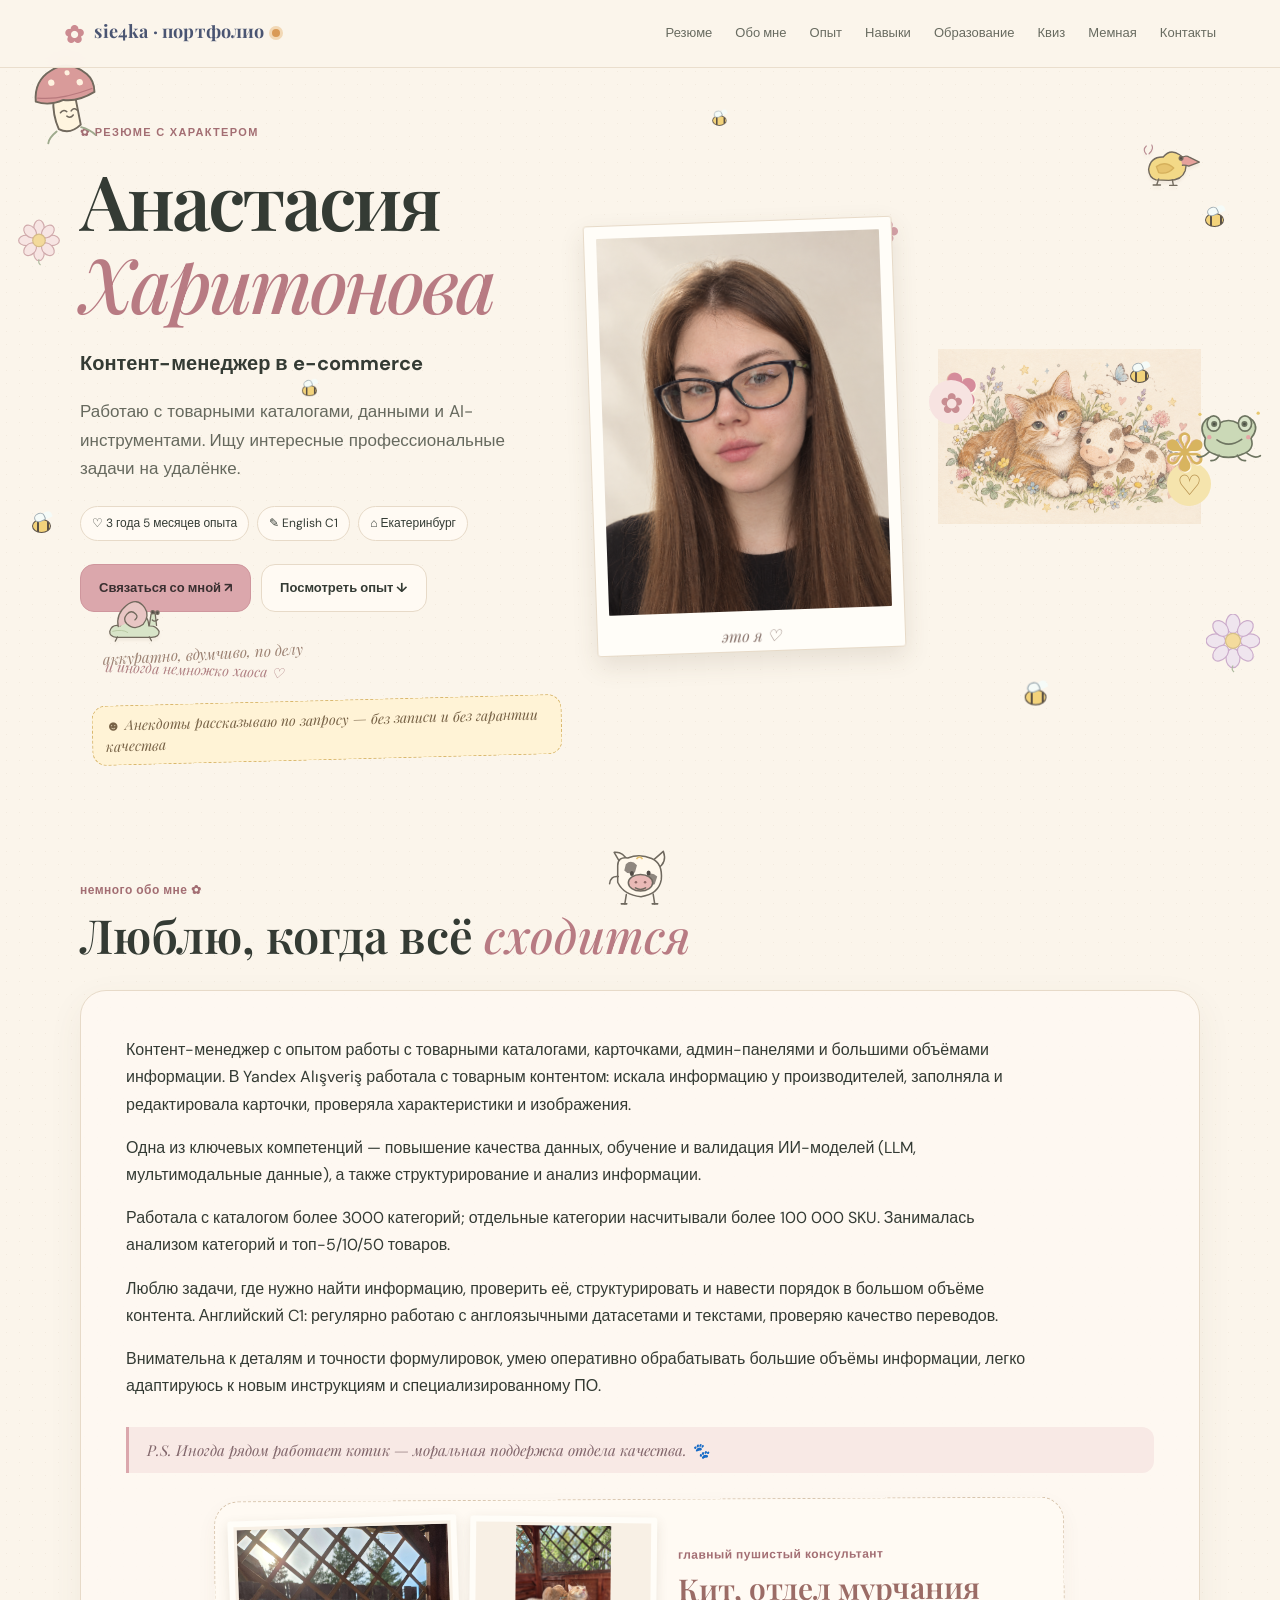
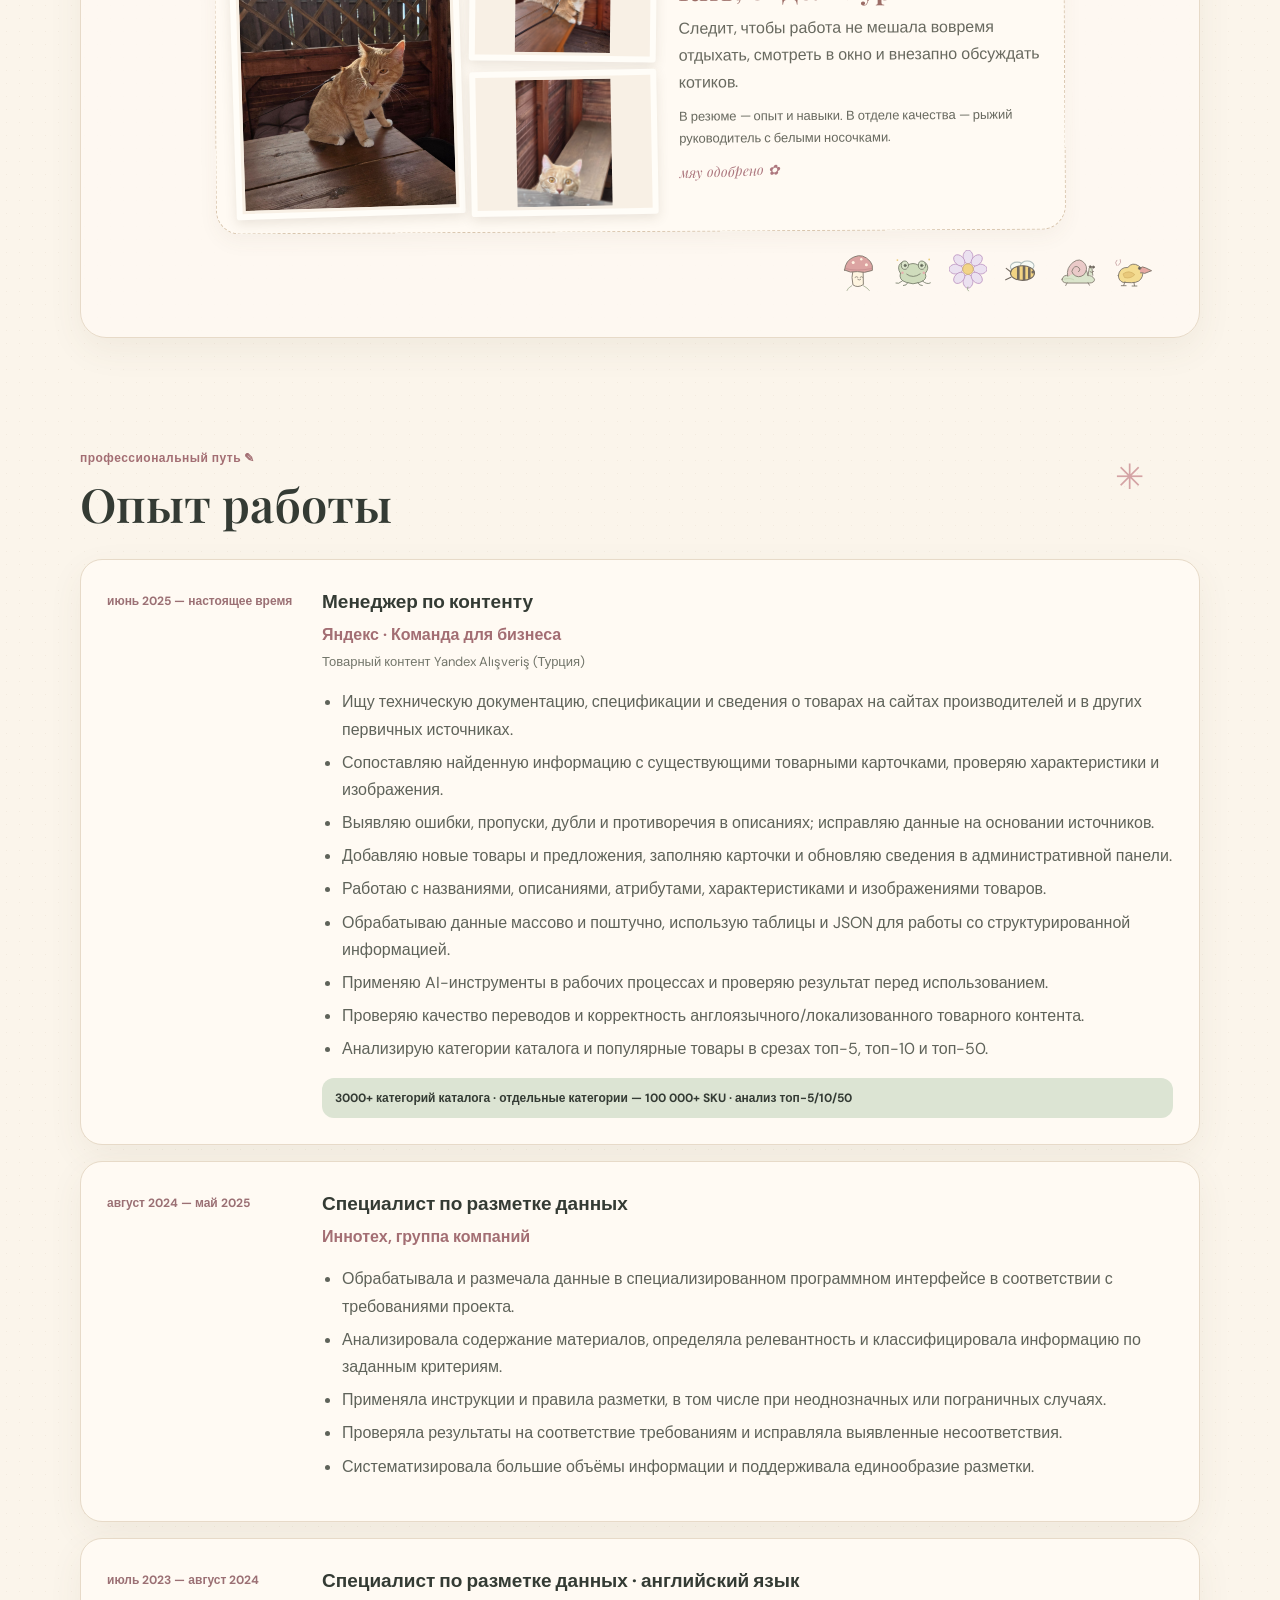
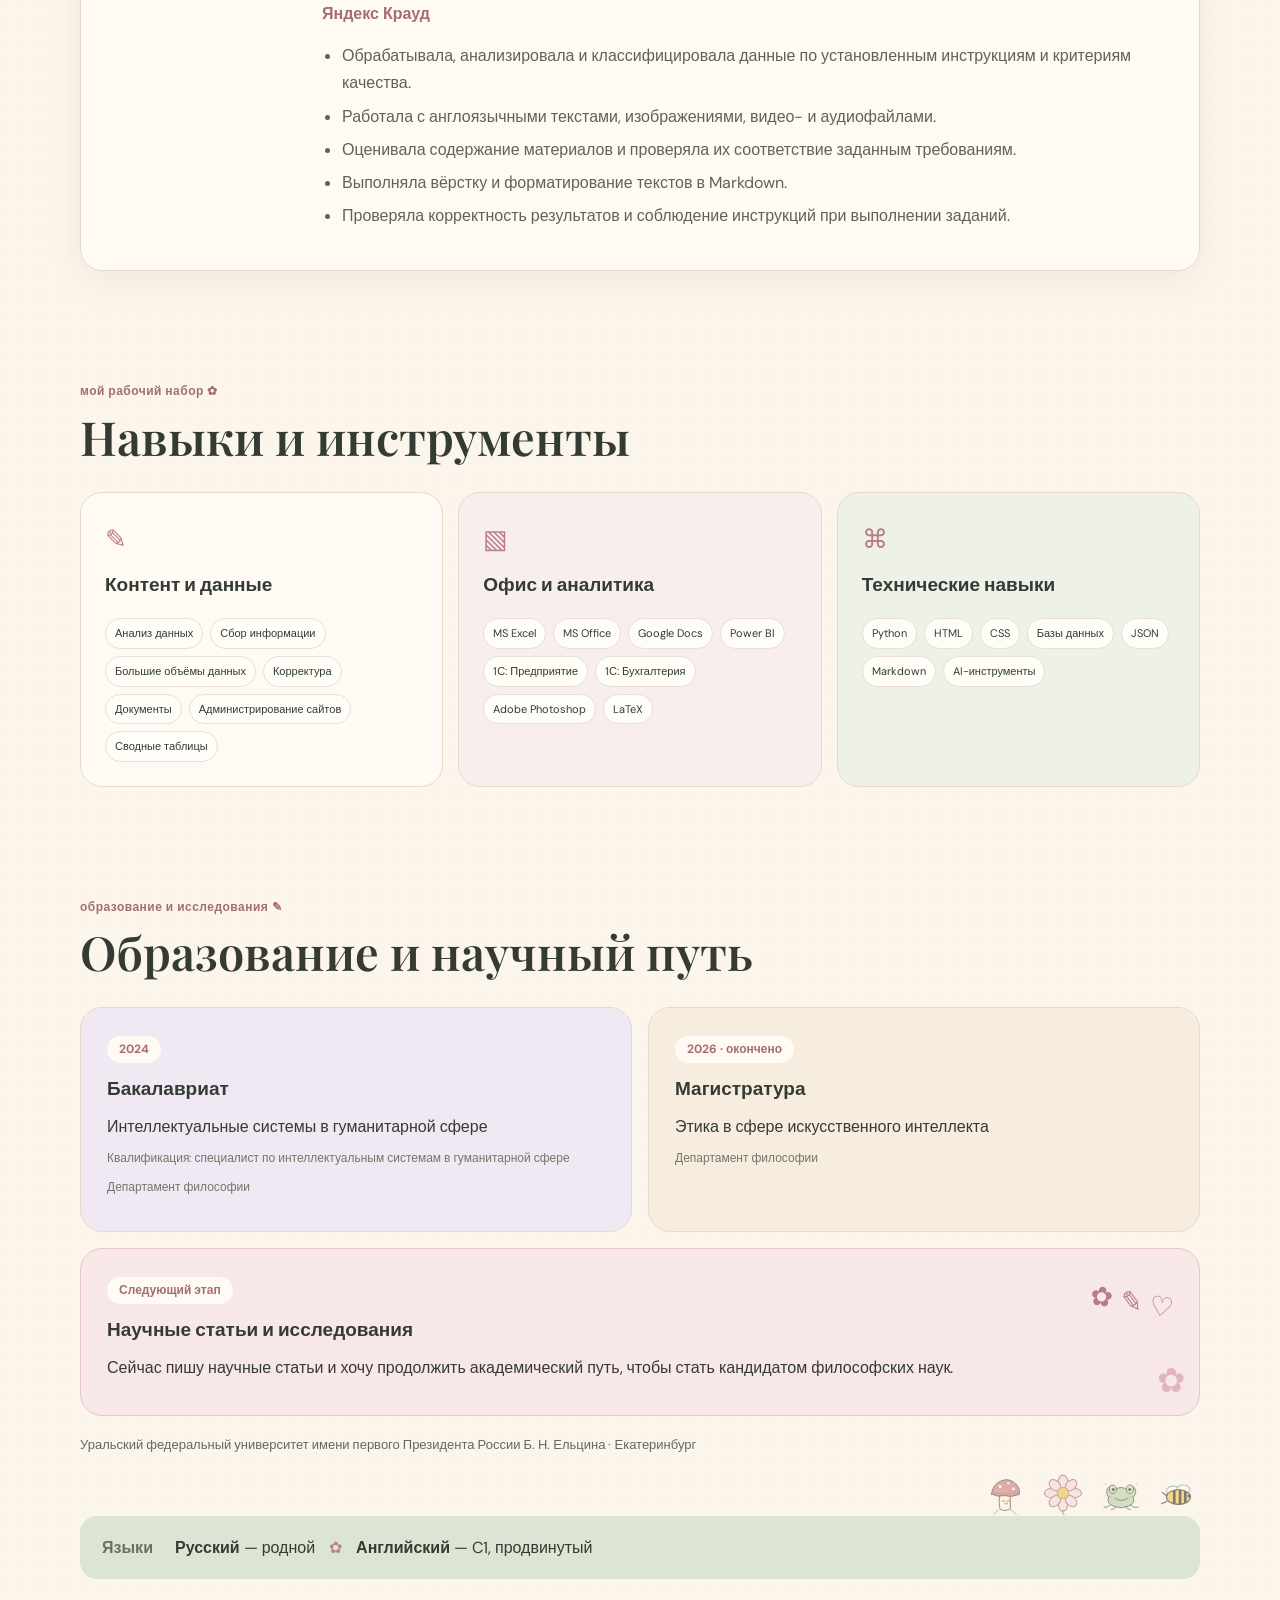
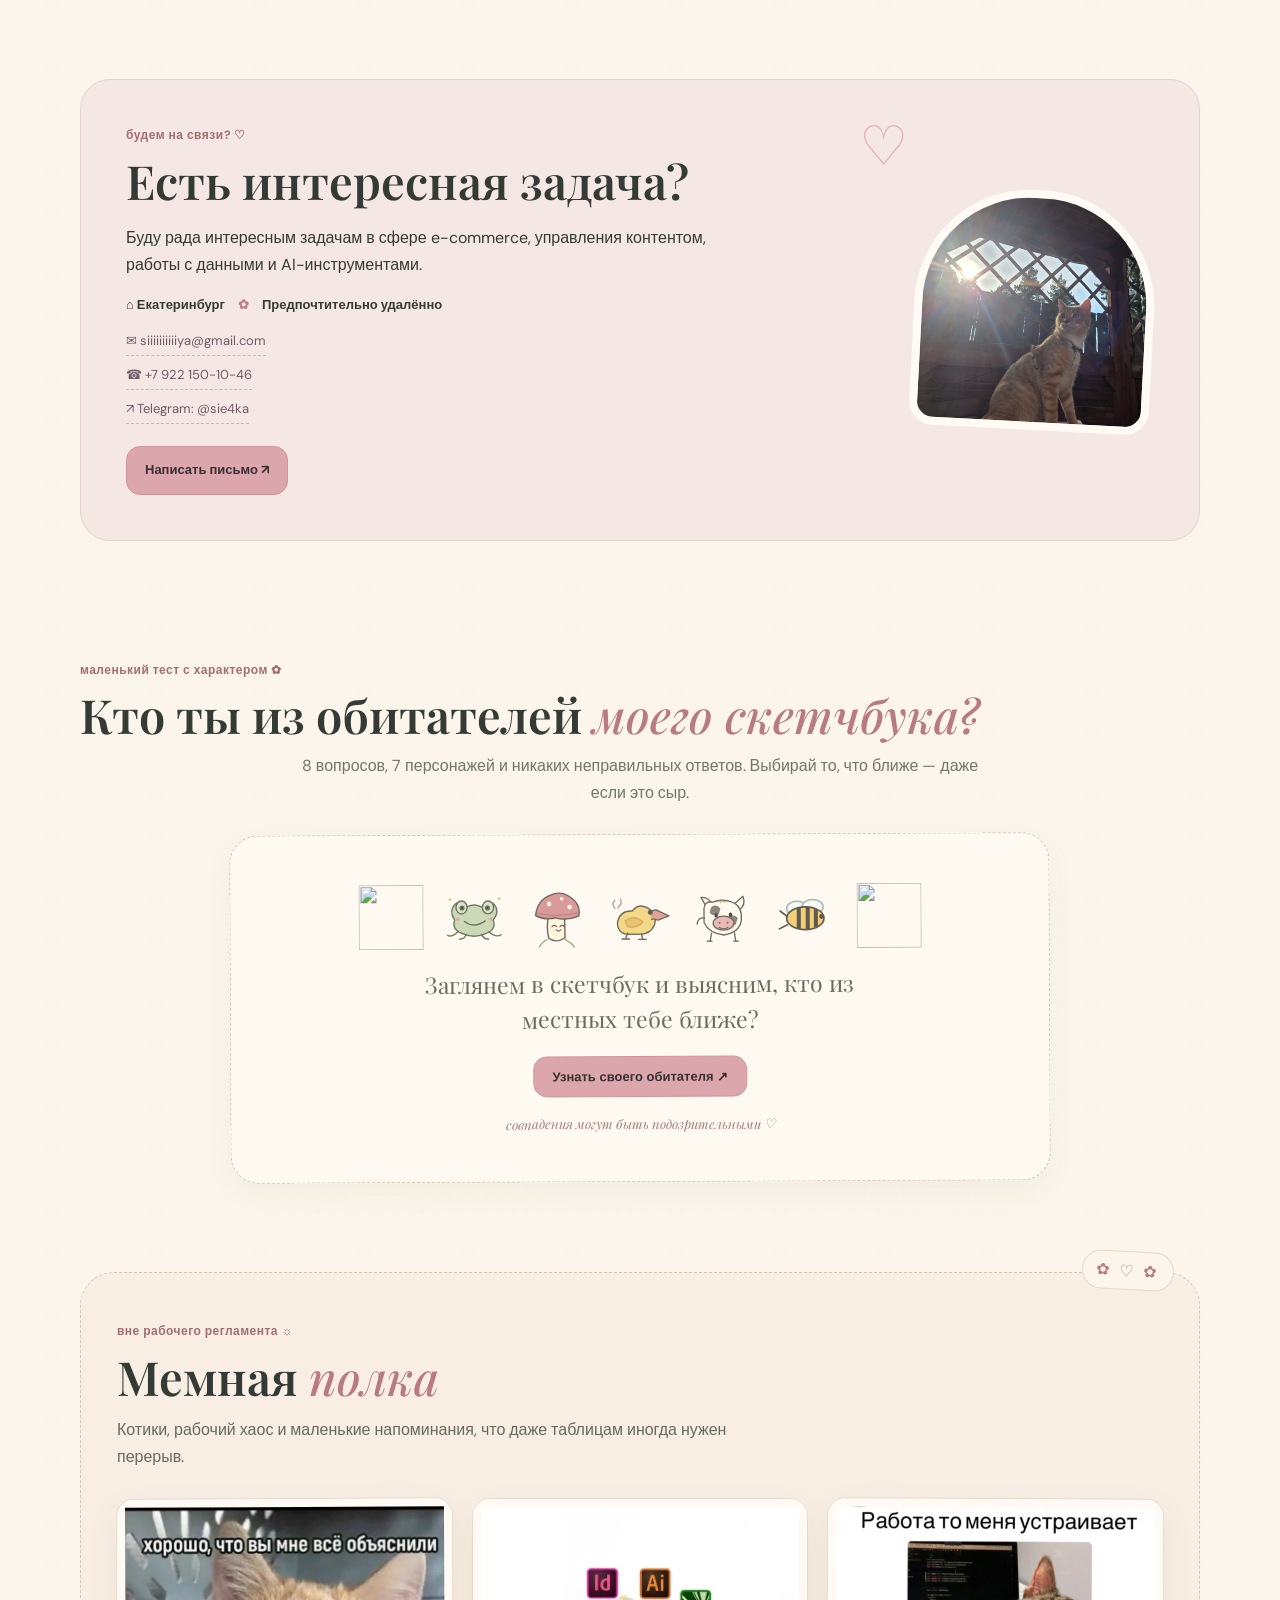
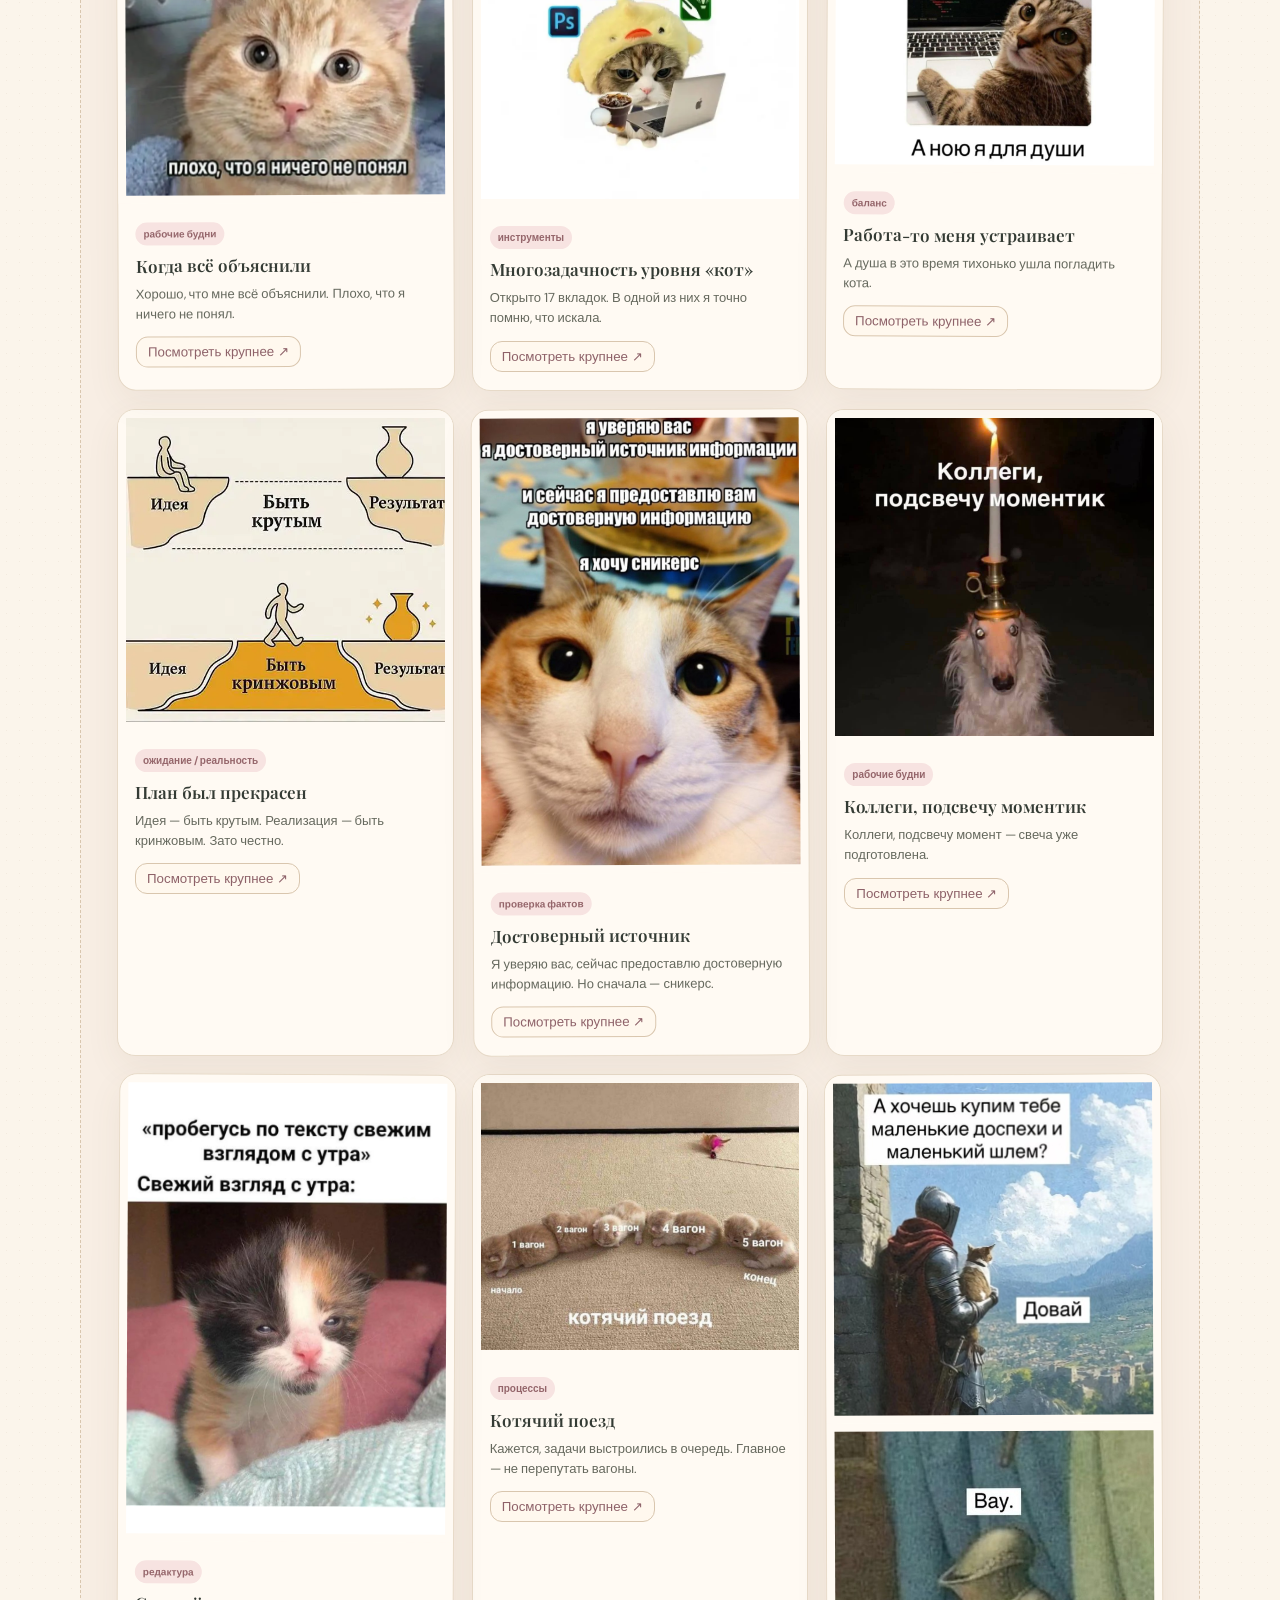
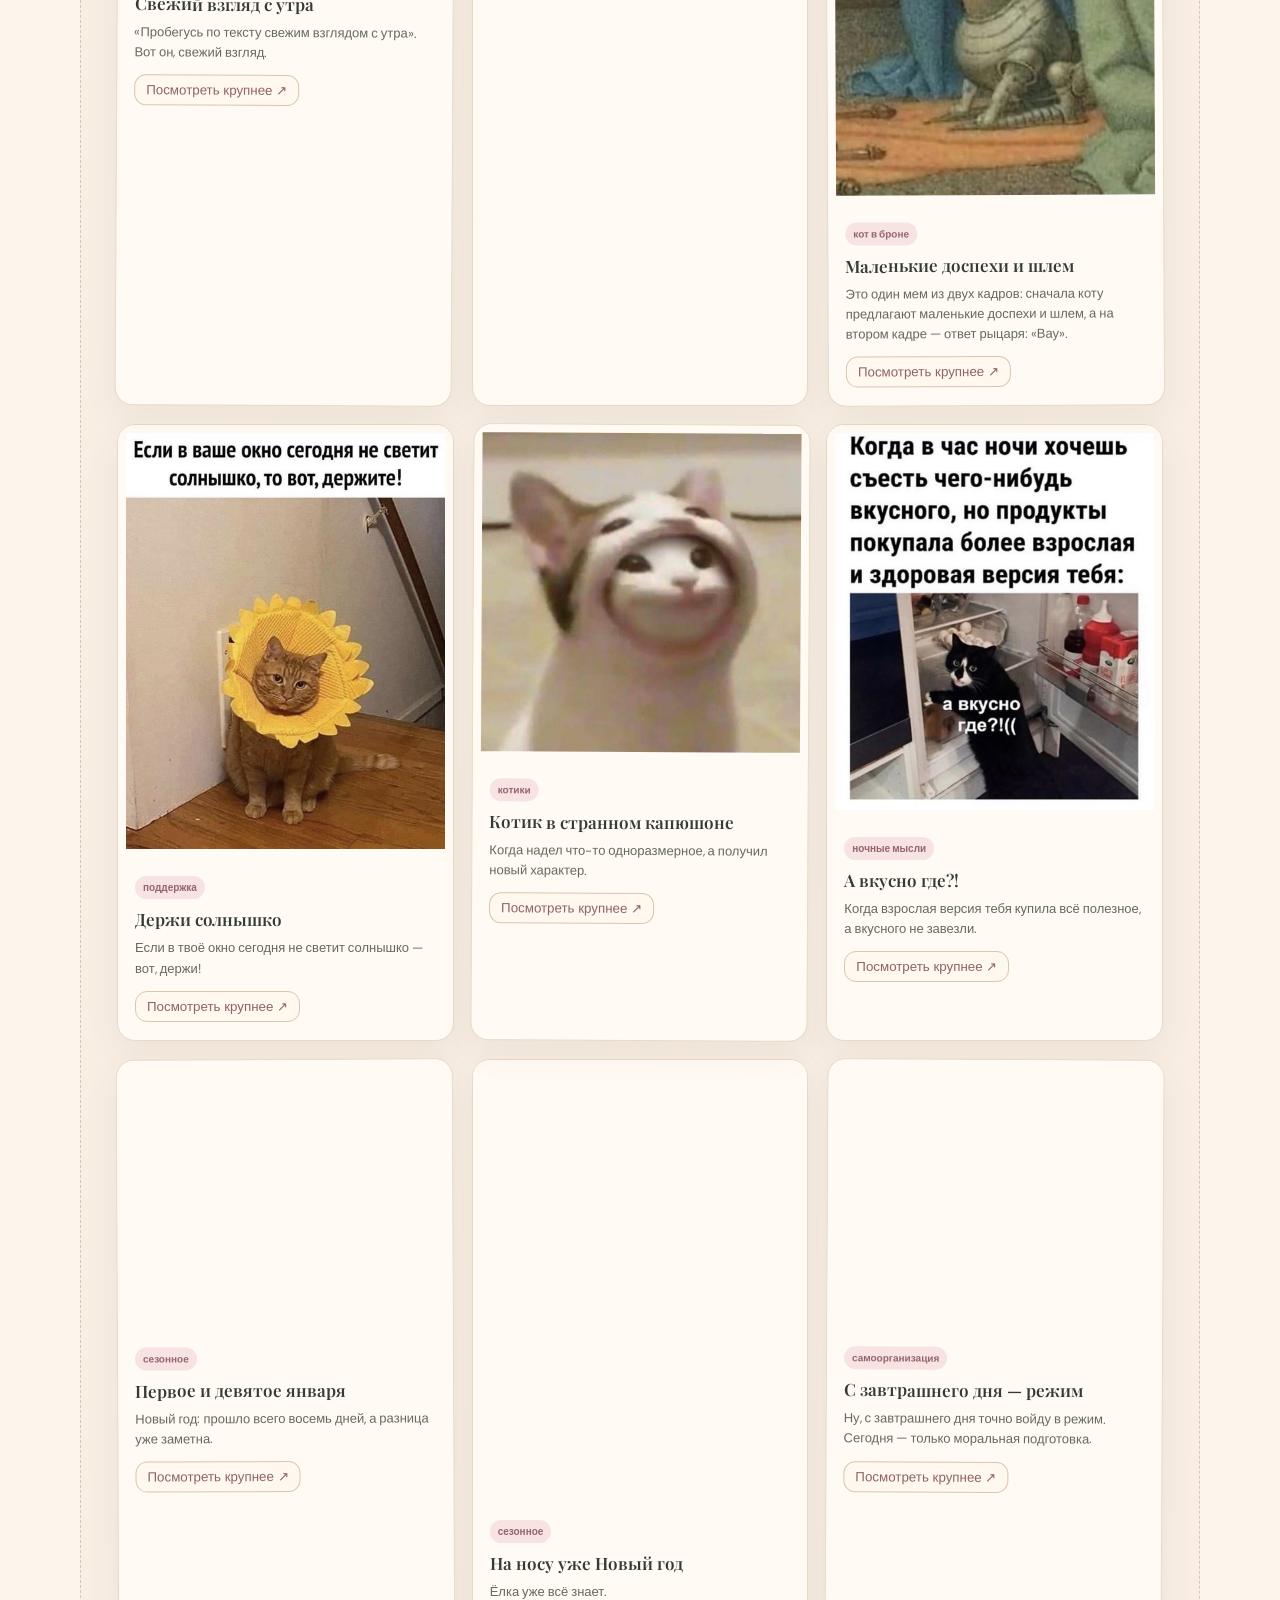
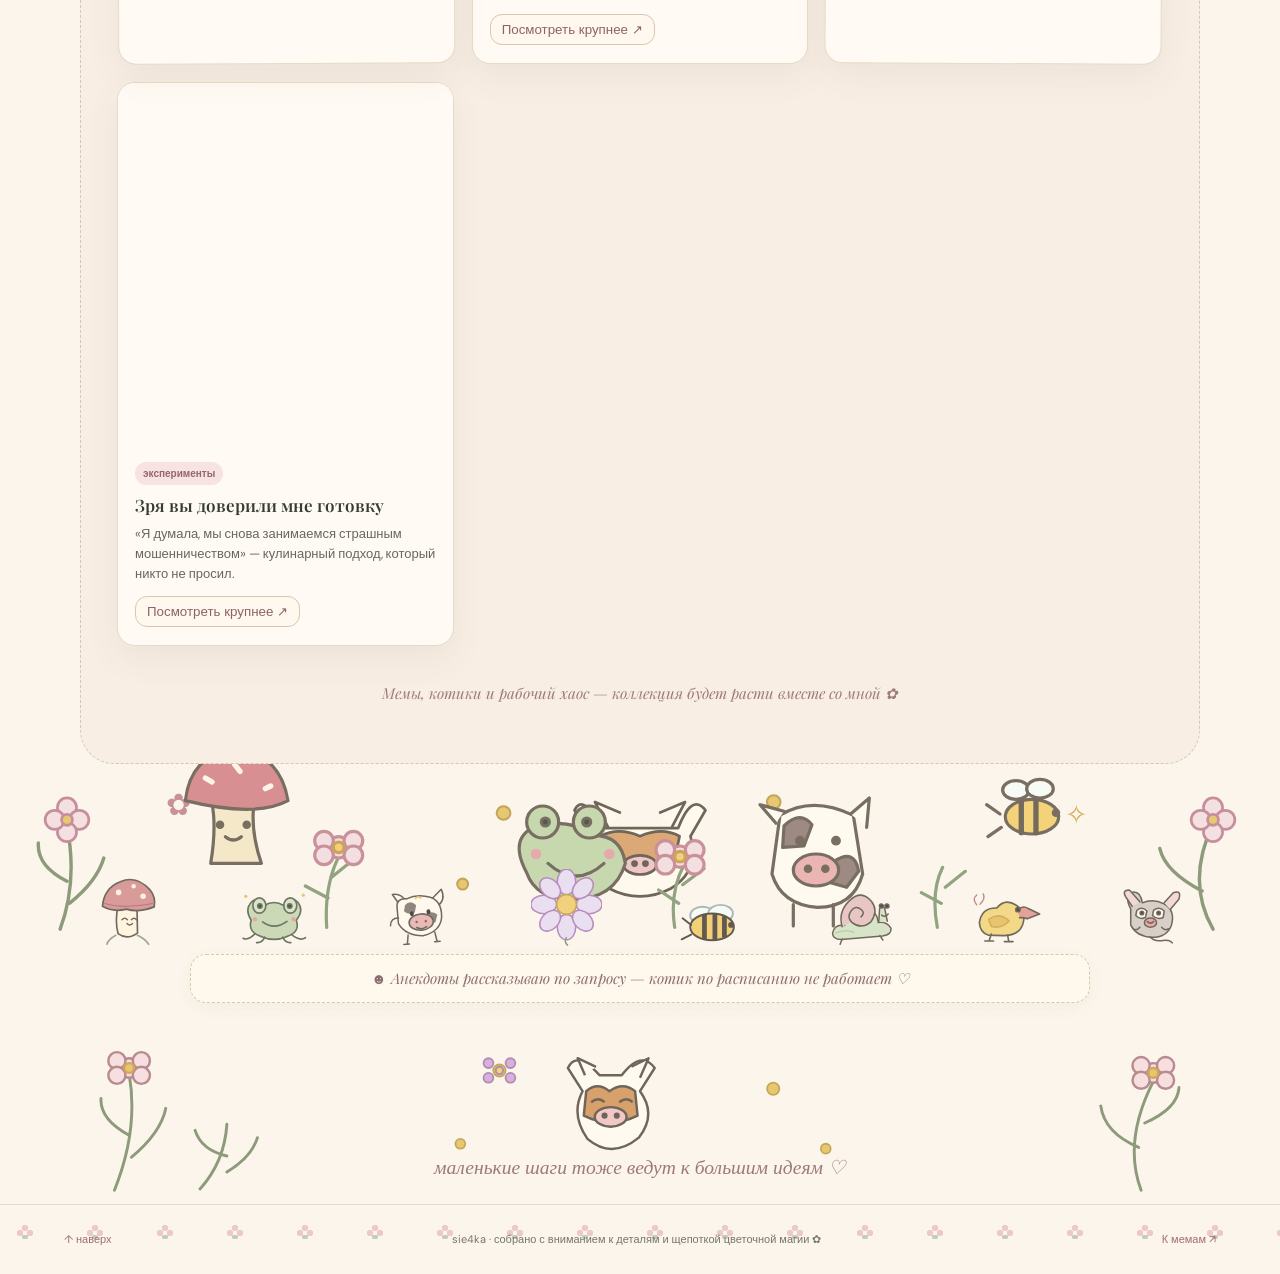
==== commit b3d5a77b: "Add files via upload" ====
--- a/index.html
+++ b/index.html
@@ -1,12 +1,13 @@
 <!doctype html>
 <html lang="ru"><head><meta charset="utf-8"><meta name="viewport" content="width=device-width,initial-scale=1"><meta name="description" content="sie4ka — портфолио, научные интересы, котики и немного цветочной магии."><meta name="theme-color" content="#fbf5eb"><title>sie4ka — мой маленький уголок</title><link rel="icon" href="assets/favicon.svg" type="image/svg+xml"><link rel="stylesheet" href="styles.css"><script src="script.js" defer></script></head>
-<body><span class="floating-flower flower-a" aria-hidden="true">✿</span><span class="floating-flower flower-b" aria-hidden="true">✾</span><span class="drawn-bee bee-a" aria-hidden="true">⌁</span><span class="drawn-bee bee-b" aria-hidden="true">⌁</span><span class="drawn-bee bee-c" aria-hidden="true">⌁</span><span class="drawn-bee bee-d" aria-hidden="true">⌁</span><span class="drawn-bee bee-e" aria-hidden="true">⌁</span><img class="garden-doodle doodle-mushroom" src="assets/doodle-mushroom.svg" alt="" aria-hidden="true"><img class="garden-doodle doodle-frog" src="assets/doodle-frog.svg" alt="" aria-hidden="true"><img class="garden-doodle doodle-cow" src="assets/doodle-cow.svg" alt="" aria-hidden="true"><img class="garden-doodle doodle-snail" src="assets/doodle-snail.svg" alt="" aria-hidden="true"><img class="garden-doodle doodle-duck" src="assets/doodle-duck.svg" alt="" aria-hidden="true"><header class="site-header"><a class="brand" href="index.html"><span class="brand-flower">✿</span> sie4ka · портфолио</a><button class="menu-toggle" aria-expanded="false" aria-controls="main-nav">☰ <span>Меню</span></button><nav id="main-nav" class="nav"><a href="index.html">Резюме</a><a href="#about">Обо мне</a><a href="#experience">Опыт</a><a href="#skills">Навыки</a><a href="#education">Образование</a><a href="#memes">Мемная</a><a href="#contacts">Контакты</a></nav></header>
+<body><span class="floating-flower flower-a" aria-hidden="true">✿</span><span class="floating-flower flower-b" aria-hidden="true">✾</span><span class="drawn-bee bee-a" aria-hidden="true">⌁</span><span class="drawn-bee bee-b" aria-hidden="true">⌁</span><span class="drawn-bee bee-c" aria-hidden="true">⌁</span><span class="drawn-bee bee-d" aria-hidden="true">⌁</span><span class="drawn-bee bee-e" aria-hidden="true">⌁</span><img class="garden-doodle doodle-mushroom" src="assets/doodle-mushroom.svg" alt="" aria-hidden="true"><img class="garden-doodle doodle-frog" src="assets/doodle-frog.svg" alt="" aria-hidden="true"><img class="garden-doodle doodle-cow" src="assets/doodle-cow.svg" alt="" aria-hidden="true"><img class="garden-doodle doodle-snail" src="assets/doodle-snail.svg" alt="" aria-hidden="true"><img class="garden-doodle doodle-duck" src="assets/doodle-duck.svg" alt="" aria-hidden="true"><header class="site-header"><a class="brand" href="index.html"><span class="brand-flower">✿</span> sie4ka · портфолио</a><button class="menu-toggle" aria-expanded="false" aria-controls="main-nav">☰ <span>Меню</span></button><nav id="main-nav" class="nav"><a href="index.html">Резюме</a><a href="#about">Обо мне</a><a href="#experience">Опыт</a><a href="#skills">Навыки</a><a href="#education">Образование</a><a href="#quiz">Квиз</a><a href="#memes">Мемная</a><a href="#contacts">Контакты</a></nav></header>
 <main id="top"><section class="hero section-wrap"><div class="hero-copy"><span class="eyebrow">✿ резюме с характером</span><h1>Анастасия<br><em>Харитонова</em></h1><p class="role">Контент-менеджер в e-commerce</p><p class="lead">Работаю с товарными каталогами, данными и AI-инструментами. Ищу интересные профессиональные задачи на удалёнке.</p><div class="hero-facts"><span>♡ 3 года 5 месяцев опыта</span><span>✎ English C1</span><span>⌂ Екатеринбург</span></div><div class="hero-actions"><a class="button primary" href="#contacts">Связаться со мной ↗</a><a class="button secondary" href="#experience">Посмотреть опыт ↓</a></div><span class="scribble">аккуратно, вдумчиво, по делу</span><span class="tiny-note">и иногда немножко хаоса ♡</span><span class="joke-note">☻ Анекдоты рассказываю по запросу — без записи и без гарантии качества</span></div><div class="hero-art"><div class="portrait-wrap"><div class="photo-frame"><img class="portrait" src="assets/portrait-anastasia.png" alt="Портрет Анастасии в очках"><span class="photo-label">это я ♡</span></div><span class="photo-sparkle">✿</span></div><div class="illustration-wrap"><span class="drawn-flower flower-large flower-hero-a" aria-hidden="true">✿</span><span class="drawn-bee bee-hero" aria-hidden="true">⌁</span><img class="hero-illustration" src="assets/hero-cat-cow.png" alt="Рисованная рыжая кошка и коровка среди полевых цветов"><span class="sticker sticker-one">✿</span><span class="sticker sticker-two">♡</span><span class="drawn-flower flower-large flower-hero-b" aria-hidden="true">✾</span></div></div></section>
 <section class="section-wrap intro section-block" id="about"><div class="section-heading"><span class="section-kicker">немного обо мне ✿</span><h2>Люблю, когда всё <em>сходится</em></h2></div><div class="about-card"><p>Контент-менеджер с опытом работы с товарными каталогами, карточками, админ-панелями и большими объёмами информации. В Yandex Alışveriş работала с товарным контентом: искала информацию у производителей, заполняла и редактировала карточки, проверяла характеристики и изображения.</p><p>Одна из ключевых компетенций — повышение качества данных, обучение и валидация ИИ-моделей (LLM, мультимодальные данные), а также структурирование и анализ информации.</p><p>Работала с каталогом более 3000 категорий; отдельные категории насчитывали более 100 000 SKU. Занималась анализом категорий и топ-5/10/50 товаров.</p><p>Люблю задачи, где нужно найти информацию, проверить её, структурировать и навести порядок в большом объёме контента. Английский C1: регулярно работаю с англоязычными датасетами и текстами, проверяю качество переводов.</p><p>Внимательна к деталям и точности формулировок, умею оперативно обрабатывать большие объёмы информации, легко адаптируюсь к новым инструкциям и специализированному ПО.</p><div class="margin-note">P.S. Иногда рядом работает котик — моральная поддержка отдела качества. <span>🐾</span></div><div class="cat-side-note"><div class="kit-gallery"><img src="assets/kit-photo-gazebo-full.jpg" alt="Кит на деревянном столе на дачной веранде" loading="lazy"><img src="assets/kit-photo-peeking.jpg" alt="Кит выглядывает из-за деревянной скамьи" loading="lazy"><img src="assets/kit-photo-loaf.jpg" alt="Кит удобно устроился на столе и смотрит вверх" loading="lazy"></div><div><span class="section-kicker">главный пушистый консультант</span><h3>Кит, отдел мурчания</h3><p>Следит, чтобы работа не мешала вовремя отдыхать, смотреть в окно и внезапно обсуждать котиков.</p><p class="kit-aside">В резюме — опыт и навыки. В отделе качества — рыжий руководитель с белыми носочками.</p><span class="cat-signature">мяу одобрено ✿</span></div></div><div class="inline-doodles" aria-hidden="true"><img src="assets/doodle-mushroom.svg" alt=""><img src="assets/doodle-frog.svg" alt=""><img src="assets/flower-doodle-large.svg" alt=""><img src="assets/bee-doodle.svg" alt=""><img src="assets/doodle-snail.svg" alt=""><img src="assets/doodle-duck.svg" alt=""></div></div></section>
 <section class="section-wrap section-block" id="experience"><div class="section-heading"><span class="section-kicker">профессиональный путь ✎</span><h2>Опыт работы</h2><span class="heading-doodle">✳</span></div><div class="timeline"><article class="job-card"><div class="job-date">июнь 2025 — настоящее время</div><div><h3>Менеджер по контенту</h3><p class="company">Яндекс · Команда для бизнеса</p><p class="job-context">Товарный контент Yandex Alışveriş (Турция)</p><ul><li>Ищу техническую документацию, спецификации и сведения о товарах на сайтах производителей и в других первичных источниках.</li><li>Сопоставляю найденную информацию с существующими товарными карточками, проверяю характеристики и изображения.</li><li>Выявляю ошибки, пропуски, дубли и противоречия в описаниях; исправляю данные на основании источников.</li><li>Добавляю новые товары и предложения, заполняю карточки и обновляю сведения в административной панели.</li><li>Работаю с названиями, описаниями, атрибутами, характеристиками и изображениями товаров.</li><li>Обрабатываю данные массово и поштучно, использую таблицы и JSON для работы со структурированной информацией.</li><li>Применяю AI-инструменты в рабочих процессах и проверяю результат перед использованием.</li><li>Проверяю качество переводов и корректность англоязычного/локализованного товарного контента.</li><li>Анализирую категории каталога и популярные товары в срезах топ-5, топ-10 и топ-50.</li></ul><div class="fact-strip">3000+ категорий каталога · отдельные категории — 100 000+ SKU · анализ топ-5/10/50</div></div></article><article class="job-card"><div class="job-date">август 2024 — май 2025</div><div><h3>Специалист по разметке данных</h3><p class="company">Иннотех, группа компаний</p><ul><li>Обрабатывала и размечала данные в специализированном программном интерфейсе в соответствии с требованиями проекта.</li><li>Анализировала содержание материалов, определяла релевантность и классифицировала информацию по заданным критериям.</li><li>Применяла инструкции и правила разметки, в том числе при неоднозначных или пограничных случаях.</li><li>Проверяла результаты на соответствие требованиям и исправляла выявленные несоответствия.</li><li>Систематизировала большие объёмы информации и поддерживала единообразие разметки.</li></ul></div></article><article class="job-card"><div class="job-date">июль 2023 — август 2024</div><div><h3>Специалист по разметке данных · английский язык</h3><p class="company">Яндекс Крауд</p><ul><li>Обрабатывала, анализировала и классифицировала данные по установленным инструкциям и критериям качества.</li><li>Работала с англоязычными текстами, изображениями, видео- и аудиофайлами.</li><li>Оценивала содержание материалов и проверяла их соответствие заданным требованиям.</li><li>Выполняла вёрстку и форматирование текстов в Markdown.</li><li>Проверяла корректность результатов и соблюдение инструкций при выполнении заданий.</li></ul></div></article></div></section>
 <section class="section-wrap section-block" id="skills"><div class="section-heading"><span class="section-kicker">мой рабочий набор ✿</span><h2>Навыки и инструменты</h2></div><div class="skill-grid"><article class="paper-card"><span class="card-icon">✎</span><h3>Контент и данные</h3><div class="chips"><span>Анализ данных</span><span>Сбор информации</span><span>Большие объёмы данных</span><span>Корректура</span><span>Документы</span><span>Администрирование сайтов</span><span>Сводные таблицы</span></div></article><article class="paper-card"><span class="card-icon">▧</span><h3>Офис и аналитика</h3><div class="chips"><span>MS Excel</span><span>MS Office</span><span>Google Docs</span><span>Power BI</span><span>1С: Предприятие</span><span>1С: Бухгалтерия</span><span>Adobe Photoshop</span><span>LaTeX</span></div></article><article class="paper-card"><span class="card-icon">⌘</span><h3>Технические навыки</h3><div class="chips"><span>Python</span><span>HTML</span><span>CSS</span><span>Базы данных</span><span>JSON</span><span>Markdown</span><span>AI-инструменты</span></div></article></div></section>
 <section class="section-wrap section-block" id="education"><div class="section-heading"><span class="section-kicker">образование и исследования ✎</span><h2>Образование и научный путь</h2></div><div class="education-grid"><article class="education-card"><span class="edu-year">2024</span><h3>Бакалавриат</h3><p>Интеллектуальные системы в гуманитарной сфере</p><p class="muted">Квалификация: специалист по интеллектуальным системам в гуманитарной сфере</p><p class="muted">Департамент философии</p></article><article class="education-card"><span class="edu-year">2026 · окончено</span><h3>Магистратура</h3><p>Этика в сфере искусственного интеллекта</p><p class="muted">Департамент философии</p></article><article class="education-card research-card"><span class="edu-year">Следующий этап</span><h3>Научные статьи и исследования</h3><p>Сейчас пишу научные статьи и хочу продолжить академический путь, чтобы стать кандидатом философских наук.</p><span class="research-doodle" aria-hidden="true">✿ ✎ ♡</span></article></div><p class="university">Уральский федеральный университет имени первого Президента России Б. Н. Ельцина · Екатеринбург</p><div class="education-doodles" aria-hidden="true"><img src="assets/doodle-mushroom.svg" alt=""><img src="assets/flower-doodle.svg" alt=""><img src="assets/doodle-frog.svg" alt=""><img src="assets/bee-doodle.svg" alt=""></div><div class="language-card"><span>Языки</span><p><strong>Русский</strong> — родной <i>✿</i> <strong>Английский</strong> — C1, продвинутый</p></div></section>
 <section class="section-wrap contact-section section-block" id="contacts"><div class="contact-doodle">♡</div><div><span class="section-kicker">будем на связи? ♡</span><h2>Есть интересная задача?</h2><p>Буду рада интересным задачам в сфере e-commerce, управления контентом, работы с данными и AI-инструментами.</p><p class="contact-meta">⌂ Екатеринбург <span>✿</span> Предпочтительно удалённо</p><div class="contact-links"><a href="mailto:siiiiiiiiiya@gmail.com">✉ siiiiiiiiiiya@gmail.com</a><a href="tel:+79221510046">☎ +7 922 150-10-46</a><a href="https://t.me/sie4ka" target="_blank" rel="noopener noreferrer">↗ Telegram: @sie4ka</a></div><div class="contact-actions"><a class="button primary" href="mailto:siiiiiiiiiya@gmail.com" data-contact-email>Написать письмо ↗</a></div></div><img class="contact-cat" src="assets/ginger-cat-photo.jpg" alt="Рыжий кот сидит на столе на дачной веранде"></section>
+<section class="section-wrap section-block quiz-section" id="quiz"><div class="section-heading"><span class="section-kicker">маленький тест с характером ✿</span><h2>Кто ты из обитателей <em>моего скетчбука?</em></h2><p class="quiz-intro">8 вопросов, 7 персонажей и никаких неправильных ответов. Выбирай то, что ближе — даже если это сыр.</p></div><div class="quiz-paper" id="quiz-app"><div class="quiz-start" id="quiz-start"><div class="quiz-start-art" aria-hidden="true"><img src="assets/doodle-cat.svg" alt=""><img src="assets/doodle-frog.svg" alt=""><img src="assets/doodle-mushroom.svg" alt=""><img src="assets/doodle-duck.svg" alt=""><img src="assets/doodle-cow.svg" alt=""><img src="assets/bee-doodle.svg" alt=""><img src="assets/doodle-rat.svg" alt=""></div><p>Заглянем в скетчбук и выясним, кто из местных тебе ближе?</p><button class="button primary quiz-begin" type="button" id="quiz-begin">Узнать своего обитателя ↗</button><span class="quiz-small-note">совпадения могут быть подозрительными ♡</span></div><div class="quiz-play" id="quiz-play" hidden><div class="quiz-progress-row"><span id="quiz-counter">Вопрос 1 из 8</span><span id="quiz-percent">12%</span></div><div class="quiz-progress" role="progressbar" aria-label="Прогресс квиза" aria-valuemin="0" aria-valuemax="8" aria-valuenow="1" id="quiz-progress"><span id="quiz-progress-fill"></span></div><h3 id="quiz-question"></h3><div class="quiz-options" id="quiz-options"></div><div class="quiz-controls"><button type="button" class="button secondary" id="quiz-back" disabled>← Назад</button><button type="button" class="button primary" id="quiz-next" disabled>Дальше ↗</button></div></div><div class="quiz-result" id="quiz-result" hidden aria-live="polite"><span class="quiz-result-kicker">ТВОЙ РЕЗУЛЬТАТ ✿</span><div class="quiz-result-art" id="quiz-result-art"></div><h3 id="quiz-result-title"></h3><p class="quiz-result-tagline" id="quiz-result-tagline"></p><p class="quiz-result-description" id="quiz-result-description"></p><div class="quiz-traits" id="quiz-result-traits"></div><p class="quiz-result-footer">Это всего лишь скетчбук. Но совпадения подозрительные ♡</p><div class="quiz-result-actions"><button type="button" class="button primary" id="quiz-restart">Пройти ещё раз ↻</button><button type="button" class="button secondary" id="quiz-share">Поделиться результатом ↗</button></div><p class="quiz-share-note" id="quiz-share-note" aria-live="polite"></p></div></div></section>
 <section class="section-wrap section-block memes-section" id="memes"><div class="section-heading"><span class="section-kicker">вне рабочего регламента ☼</span><h2>Мемная <em>полка</em></h2><p class="memes-intro">Котики, рабочий хаос и маленькие напоминания, что даже таблицам иногда нужен перерыв.</p></div><div class="meme-grid" id="meme-grid" aria-live="polite"></div><p class="meme-footnote">Мемы, котики и рабочий хаос — коллекция будет расти вместе со мной ✿</p></section>
 </main><div class="footer-garden" aria-hidden="true"><div class="footer-creatures"><img src="assets/doodle-mushroom.svg" alt=""><img src="assets/doodle-frog.svg" alt=""><img src="assets/doodle-cow.svg" alt=""><img src="assets/flower-doodle-large.svg" alt=""><img src="assets/bee-doodle.svg" alt=""><img src="assets/doodle-snail.svg" alt=""><img src="assets/doodle-duck.svg" alt=""><img src="assets/doodle-possum.svg" alt=""></div><img class="footer-friends" src="assets/garden-friends.svg" alt="Рисованные грибочки, лягушка, коровка, цветы и пчёлка"><img src="assets/footer-garden.svg" alt=""></div><div class="footer-note-band">☻ Анекдоты рассказываю по запросу — котик по расписанию не работает ♡</div><div class="bottom-doodle" aria-hidden="true">
 <svg viewBox="0 0 900 150" role="img">
--- a/styles.css
+++ b/styles.css
@@ -221,3 +221,30 @@
 .kit-gallery img{object-fit:contain!important;object-position:center center!important;background:#f8f0e5;padding:3px;}
 .kit-gallery img:nth-child(2){object-position:center center!important;}
 @media(max-width:700px){.kit-gallery img{object-fit:contain!important;object-position:center center!important;}}
+
+
+/* Quiz: cozy sketchbook personality test */
+.quiz-section{position:relative;overflow:hidden;padding-top:clamp(35px,5vw,64px)}
+.quiz-intro{max-width:680px;margin:10px auto 0;color:var(--muted,#77766d);text-align:center}
+.quiz-paper{position:relative;max-width:820px;margin:28px auto 0;padding:clamp(18px,4vw,38px);background:#fffaf1;border:1.5px dashed #d8c5ad;border-radius:28px;box-shadow:0 10px 28px #69563a0d;transform:rotate(-.25deg)}
+.quiz-start{text-align:center;display:flex;flex-direction:column;align-items:center;gap:18px;min-height:270px;justify-content:center}
+.quiz-start>p{font:clamp(18px,2.5vw,23px)/1.5 'Playfair Display',Georgia,serif;color:#6d6a5d;max-width:500px;margin:0}
+.quiz-start-art{display:flex;align-items:center;justify-content:center;gap:clamp(4px,2vw,18px);flex-wrap:wrap;width:100%}
+.quiz-start-art img{width:clamp(36px,6vw,65px);height:clamp(36px,6vw,65px);object-fit:contain;animation:quiz-float 4s ease-in-out infinite}
+.quiz-start-art img:nth-child(2n){animation-delay:-1.2s}.quiz-start-art img:nth-child(3n){animation-delay:-2.2s}
+.quiz-small-note{color:#a27d7c;font:italic 13px 'Playfair Display',Georgia,serif}
+.quiz-begin{margin-top:2px}
+.quiz-progress-row{display:flex;justify-content:space-between;gap:12px;color:#8a7970;font-size:13px;margin-bottom:9px}
+.quiz-progress{height:7px;border-radius:99px;background:#eee3d4;overflow:hidden;margin-bottom:26px}
+.quiz-progress span{display:block;height:100%;width:12.5%;border-radius:99px;background:#9aaa89;transition:width .25s ease}
+.quiz-play h3,.quiz-result h3{font:600 clamp(22px,3.4vw,31px)/1.25 'Playfair Display',Georgia,serif;color:#716b5b;margin:0 0 20px}
+.quiz-options{display:grid;grid-template-columns:1fr 1fr;gap:12px}
+.quiz-option{display:flex;align-items:flex-start;gap:12px;width:100%;padding:15px 16px;text-align:left;border:1.5px solid #e0d3c0;border-radius:17px;background:#fffdf8;color:#5f6258;font:inherit;line-height:1.5;cursor:pointer;transition:background .18s,border-color .18s,transform .18s}
+.quiz-option:hover{border-color:#a9b89c;transform:translateY(-2px)}.quiz-option[aria-pressed="true"]{background:#edf1e7;border-color:#8eaa87;box-shadow:inset 0 0 0 1px #8eaa87}
+.quiz-option-letter{flex:0 0 26px;width:26px;height:26px;display:grid;place-items:center;border:1px solid #d8c5ad;border-radius:50%;font-size:12px;color:#8b7970;background:#fffaf1}
+.quiz-option[aria-pressed="true"] .quiz-option-letter{background:#8eaa87;border-color:#8eaa87;color:white}
+.quiz-controls{display:flex;justify-content:space-between;gap:12px;margin-top:24px}.quiz-controls button:disabled{opacity:.45;cursor:not-allowed}
+.quiz-result{text-align:center}.quiz-result-art{display:flex;align-items:center;justify-content:center;min-height:130px;margin:0 auto 10px}.quiz-result-art img{width:clamp(100px,22vw,160px);height:clamp(100px,22vw,160px);object-fit:contain;animation:quiz-float 4.5s ease-in-out infinite}.quiz-result-kicker{display:block;margin:5px 0 12px;color:#a27d7c;font-size:11px;letter-spacing:.15em;font-weight:700}.quiz-result h3{margin-bottom:8px}.quiz-result-tagline{font:italic 19px/1.5 'Playfair Display',Georgia,serif;color:#9b6c66;margin:0 auto 13px;max-width:620px}.quiz-result-description{max-width:640px;margin:0 auto 18px;line-height:1.75;color:#68695f}.quiz-traits{display:flex;justify-content:center;flex-wrap:wrap;gap:8px}.quiz-trait{display:inline-flex;padding:7px 11px;border:1px dashed #d6c4ae;border-radius:999px;background:#fffdf8;color:#88766c;font-size:12px}.quiz-result-footer{margin:23px auto 18px;color:#a27d7c;font:italic 14px 'Playfair Display',Georgia,serif}.quiz-result-actions{display:flex;justify-content:center;gap:10px;flex-wrap:wrap}.quiz-share-note{font-size:12px;color:#8b7970;min-height:1em;margin:10px 0 0}.quiz-result[hidden],.quiz-play[hidden],.quiz-start[hidden]{display:none!important}
+@keyframes quiz-float{0%,100%{transform:translateY(0) rotate(-2deg)}50%{transform:translateY(-5px) rotate(2deg)}}
+@media(max-width:600px){.quiz-paper{padding:20px 15px;border-radius:22px;margin-top:20px}.quiz-options{grid-template-columns:1fr;gap:9px}.quiz-option{padding:12px}.quiz-controls .button{padding:11px 14px;font-size:13px}.quiz-result-actions{flex-direction:column}.quiz-result-actions .button{width:100%}.quiz-start-art{gap:6px}.quiz-start-art img{width:38px;height:38px}}
+@media(prefers-reduced-motion:reduce){.quiz-start-art img,.quiz-result-art img{animation:none!important}.quiz-option,.quiz-progress span{transition:none!important}}
